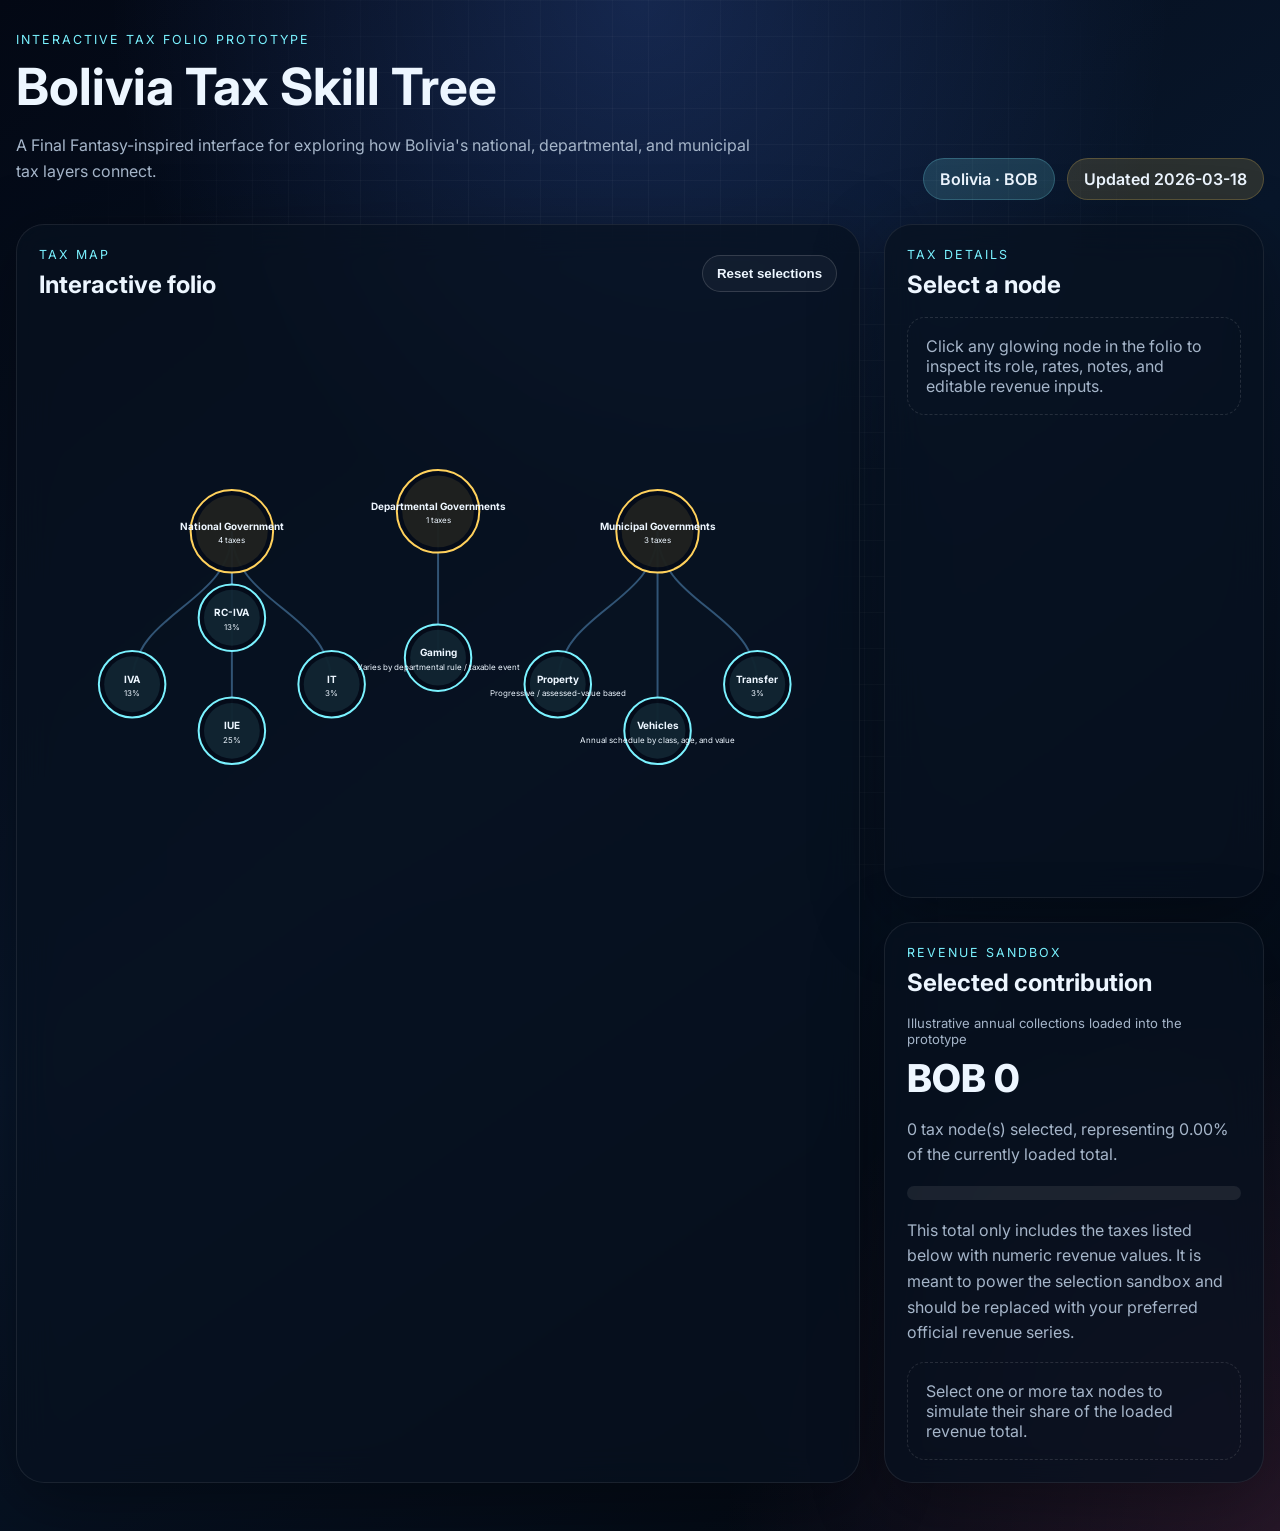
==== index.html @ 2b7da244 "Create Bolivia tax folio prototype" ====
<!DOCTYPE html>
<html lang="en">
  <head>
    <meta charset="UTF-8" />
    <meta name="viewport" content="width=device-width, initial-scale=1.0" />
    <title>Tax Folios | Bolivia</title>
    <link rel="preconnect" href="https://fonts.googleapis.com" />
    <link rel="preconnect" href="https://fonts.gstatic.com" crossorigin />
    <link
      href="https://fonts.googleapis.com/css2?family=Inter:wght@400;500;600;700;800&display=swap"
      rel="stylesheet"
    />
    <link rel="stylesheet" href="styles.css" />
  </head>
  <body>
    <div class="app-shell">
      <header class="hero">
        <div>
          <p class="eyebrow">Interactive tax folio prototype</p>
          <h1>Bolivia Tax Skill Tree</h1>
          <p class="hero-copy">
            A Final Fantasy-inspired interface for exploring how Bolivia's national,
            departmental, and municipal tax layers connect.
          </p>
        </div>
        <div class="hero-meta">
          <span id="country-pill" class="pill"></span>
          <span id="updated-pill" class="pill pill-secondary"></span>
        </div>
      </header>

      <main class="layout-grid">
        <section class="tree-panel glass-card">
          <div class="panel-header">
            <div>
              <p class="section-kicker">Tax map</p>
              <h2>Interactive folio</h2>
            </div>
            <button id="reset-button" class="ghost-button">Reset selections</button>
          </div>
          <svg id="tree-canvas" viewBox="0 0 1200 760" aria-labelledby="tree-title" role="img">
            <title id="tree-title">Bolivia tax skill tree</title>
            <defs>
              <filter id="glow">
                <feGaussianBlur stdDeviation="4" result="coloredBlur"></feGaussianBlur>
                <feMerge>
                  <feMergeNode in="coloredBlur"></feMergeNode>
                  <feMergeNode in="SourceGraphic"></feMergeNode>
                </feMerge>
              </filter>
            </defs>
          </svg>
        </section>

        <aside class="sidebar-stack">
          <section class="detail-panel glass-card">
            <div class="panel-header compact">
              <div>
                <p class="section-kicker">Tax details</p>
                <h2 id="detail-title">Select a node</h2>
              </div>
            </div>
            <div id="detail-content" class="detail-content"></div>
          </section>

          <section class="summary-panel glass-card">
            <div class="panel-header compact">
              <div>
                <p class="section-kicker">Revenue sandbox</p>
                <h2>Selected contribution</h2>
              </div>
            </div>
            <div id="summary-content" class="summary-content"></div>
          </section>
        </aside>
      </main>
    </div>

    <script type="module" src="app.js"></script>
  </body>
</html>
---- styles.css ----
:root {
  --bg: #07111f;
  --bg-accent: #0f2038;
  --panel: rgba(7, 17, 31, 0.72);
  --panel-strong: rgba(11, 26, 46, 0.92);
  --line: rgba(120, 194, 255, 0.38);
  --line-active: rgba(120, 194, 255, 0.95);
  --text: #edf6ff;
  --muted: #a5b5c9;
  --gold: #ffd15c;
  --cyan: #7af2ff;
  --blue: #4f82ff;
  --pink: #ff7ac8;
  --success: #68f3a7;
  --shadow: 0 18px 70px rgba(0, 0, 0, 0.35);
}

* {
  box-sizing: border-box;
}

body {
  margin: 0;
  min-height: 100vh;
  font-family: 'Inter', sans-serif;
  color: var(--text);
  background:
    radial-gradient(circle at top, rgba(79, 130, 255, 0.22), transparent 32%),
    radial-gradient(circle at bottom right, rgba(255, 122, 200, 0.14), transparent 28%),
    linear-gradient(145deg, #030814 0%, #08162a 45%, #02060d 100%);
}

body::before {
  content: '';
  position: fixed;
  inset: 0;
  pointer-events: none;
  background-image: linear-gradient(rgba(255,255,255,0.03) 1px, transparent 1px),
    linear-gradient(90deg, rgba(255,255,255,0.03) 1px, transparent 1px);
  background-size: 36px 36px;
  mask-image: radial-gradient(circle at center, black 50%, transparent 85%);
}

.app-shell {
  width: min(1440px, calc(100vw - 32px));
  margin: 0 auto;
  padding: 32px 0 48px;
}

.hero,
.layout-grid {
  position: relative;
  z-index: 1;
}

.hero {
  display: flex;
  justify-content: space-between;
  gap: 24px;
  align-items: flex-end;
  margin-bottom: 24px;
}

.eyebrow,
.section-kicker {
  margin: 0 0 8px;
  text-transform: uppercase;
  letter-spacing: 0.16em;
  font-size: 0.78rem;
  color: var(--cyan);
}

.hero h1,
.panel-header h2 {
  margin: 0;
}

.hero h1 {
  font-size: clamp(2rem, 4vw, 3.7rem);
}

.hero-copy {
  max-width: 760px;
  color: var(--muted);
  line-height: 1.6;
}

.hero-meta {
  display: flex;
  gap: 12px;
  flex-wrap: wrap;
}

.pill {
  padding: 10px 16px;
  border-radius: 999px;
  background: rgba(122, 242, 255, 0.16);
  border: 1px solid rgba(122, 242, 255, 0.22);
  font-weight: 600;
}

.pill-secondary {
  background: rgba(255, 209, 92, 0.14);
  border-color: rgba(255, 209, 92, 0.22);
}

.layout-grid {
  display: grid;
  grid-template-columns: minmax(0, 2fr) minmax(320px, 0.9fr);
  gap: 24px;
}

.glass-card {
  background: var(--panel);
  border: 1px solid rgba(255,255,255,0.08);
  border-radius: 28px;
  box-shadow: var(--shadow);
  backdrop-filter: blur(18px);
}

.tree-panel,
.sidebar-stack {
  min-height: 760px;
}

.tree-panel {
  padding: 22px;
}

.sidebar-stack {
  display: grid;
  gap: 24px;
  grid-template-rows: 1.2fr 0.8fr;
}

.detail-panel,
.summary-panel {
  padding: 22px;
}

.panel-header {
  display: flex;
  justify-content: space-between;
  align-items: center;
  margin-bottom: 12px;
}

.panel-header.compact {
  margin-bottom: 18px;
}

.ghost-button {
  appearance: none;
  border: 1px solid rgba(255,255,255,0.14);
  color: var(--text);
  background: rgba(255,255,255,0.04);
  border-radius: 999px;
  padding: 10px 14px;
  font-weight: 600;
  cursor: pointer;
}

.ghost-button:hover {
  border-color: rgba(122, 242, 255, 0.36);
}

#tree-canvas {
  width: 100%;
  height: 680px;
  overflow: visible;
}

.link-line {
  fill: none;
  stroke: var(--line);
  stroke-width: 3;
}

.link-line.active {
  stroke: var(--line-active);
  filter: url(#glow);
}

.node {
  cursor: pointer;
}

.node-ring {
  fill: rgba(5, 12, 26, 0.96);
  stroke-width: 3;
}

.node-core {
  fill: rgba(255,255,255,0.08);
}

.node text {
  fill: var(--text);
  text-anchor: middle;
}

.node-label {
  font-weight: 700;
  font-size: 15px;
}

.node-value {
  fill: var(--muted);
  font-size: 12px;
}

.node.group .node-ring {
  stroke: var(--gold);
}

.node.group .node-core {
  fill: rgba(255, 209, 92, 0.1);
}

.node.tax .node-ring {
  stroke: var(--cyan);
}

.node.tax .node-core {
  fill: rgba(122, 242, 255, 0.1);
}

.node.active .node-ring,
.node.selected .node-ring {
  stroke: #fff;
  filter: url(#glow);
}

.node.selected .node-core {
  fill: rgba(104, 243, 167, 0.18);
}

.meta-grid,
.stat-grid,
.source-list {
  display: grid;
  gap: 12px;
}

.meta-grid {
  grid-template-columns: repeat(2, minmax(0, 1fr));
  margin-bottom: 18px;
}

.meta-card,
.stat-card,
.source-item,
.selection-item {
  background: var(--panel-strong);
  border: 1px solid rgba(255,255,255,0.08);
  border-radius: 18px;
  padding: 14px;
}

.meta-card span,
.stat-card span,
.muted-label {
  display: block;
  color: var(--muted);
  font-size: 0.82rem;
  margin-bottom: 6px;
}

.detail-copy,
.source-item,
.summary-copy {
  color: var(--muted);
  line-height: 1.6;
}

.detail-content h3,
.summary-content h3 {
  margin: 0 0 6px;
}

.stat-grid {
  grid-template-columns: repeat(2, minmax(0, 1fr));
  margin: 18px 0;
}

.check-row {
  display: inline-flex;
  align-items: center;
  gap: 10px;
  margin: 8px 0 18px;
  font-weight: 600;
}

.check-row input {
  width: 18px;
  height: 18px;
  accent-color: var(--success);
}

.progress-shell {
  margin: 18px 0;
  border-radius: 999px;
  overflow: hidden;
  background: rgba(255,255,255,0.08);
  height: 14px;
}

.progress-bar {
  height: 100%;
  background: linear-gradient(90deg, var(--success), var(--cyan));
}

.legend {
  display: flex;
  gap: 14px;
  flex-wrap: wrap;
  color: var(--muted);
  font-size: 0.85rem;
  margin-top: 12px;
}

.legend-dot {
  display: inline-block;
  width: 11px;
  height: 11px;
  border-radius: 50%;
  margin-right: 8px;
  vertical-align: middle;
}

.summary-total {
  font-size: 2.4rem;
  font-weight: 800;
  margin: 8px 0;
}

.selection-list {
  display: grid;
  gap: 12px;
  margin-top: 16px;
}

.empty-state {
  color: var(--muted);
  border: 1px dashed rgba(255,255,255,0.12);
  border-radius: 18px;
  padding: 18px;
}

@media (max-width: 1120px) {
  .layout-grid {
    grid-template-columns: 1fr;
  }

  .sidebar-stack,
  .tree-panel {
    min-height: auto;
  }
}

@media (max-width: 720px) {
  .app-shell {
    width: min(100vw - 20px, 1440px);
    padding-top: 20px;
  }

  .hero {
    flex-direction: column;
    align-items: flex-start;
  }

  .meta-grid,
  .stat-grid {
    grid-template-columns: 1fr;
  }

  #tree-canvas {
    height: 560px;
  }
}
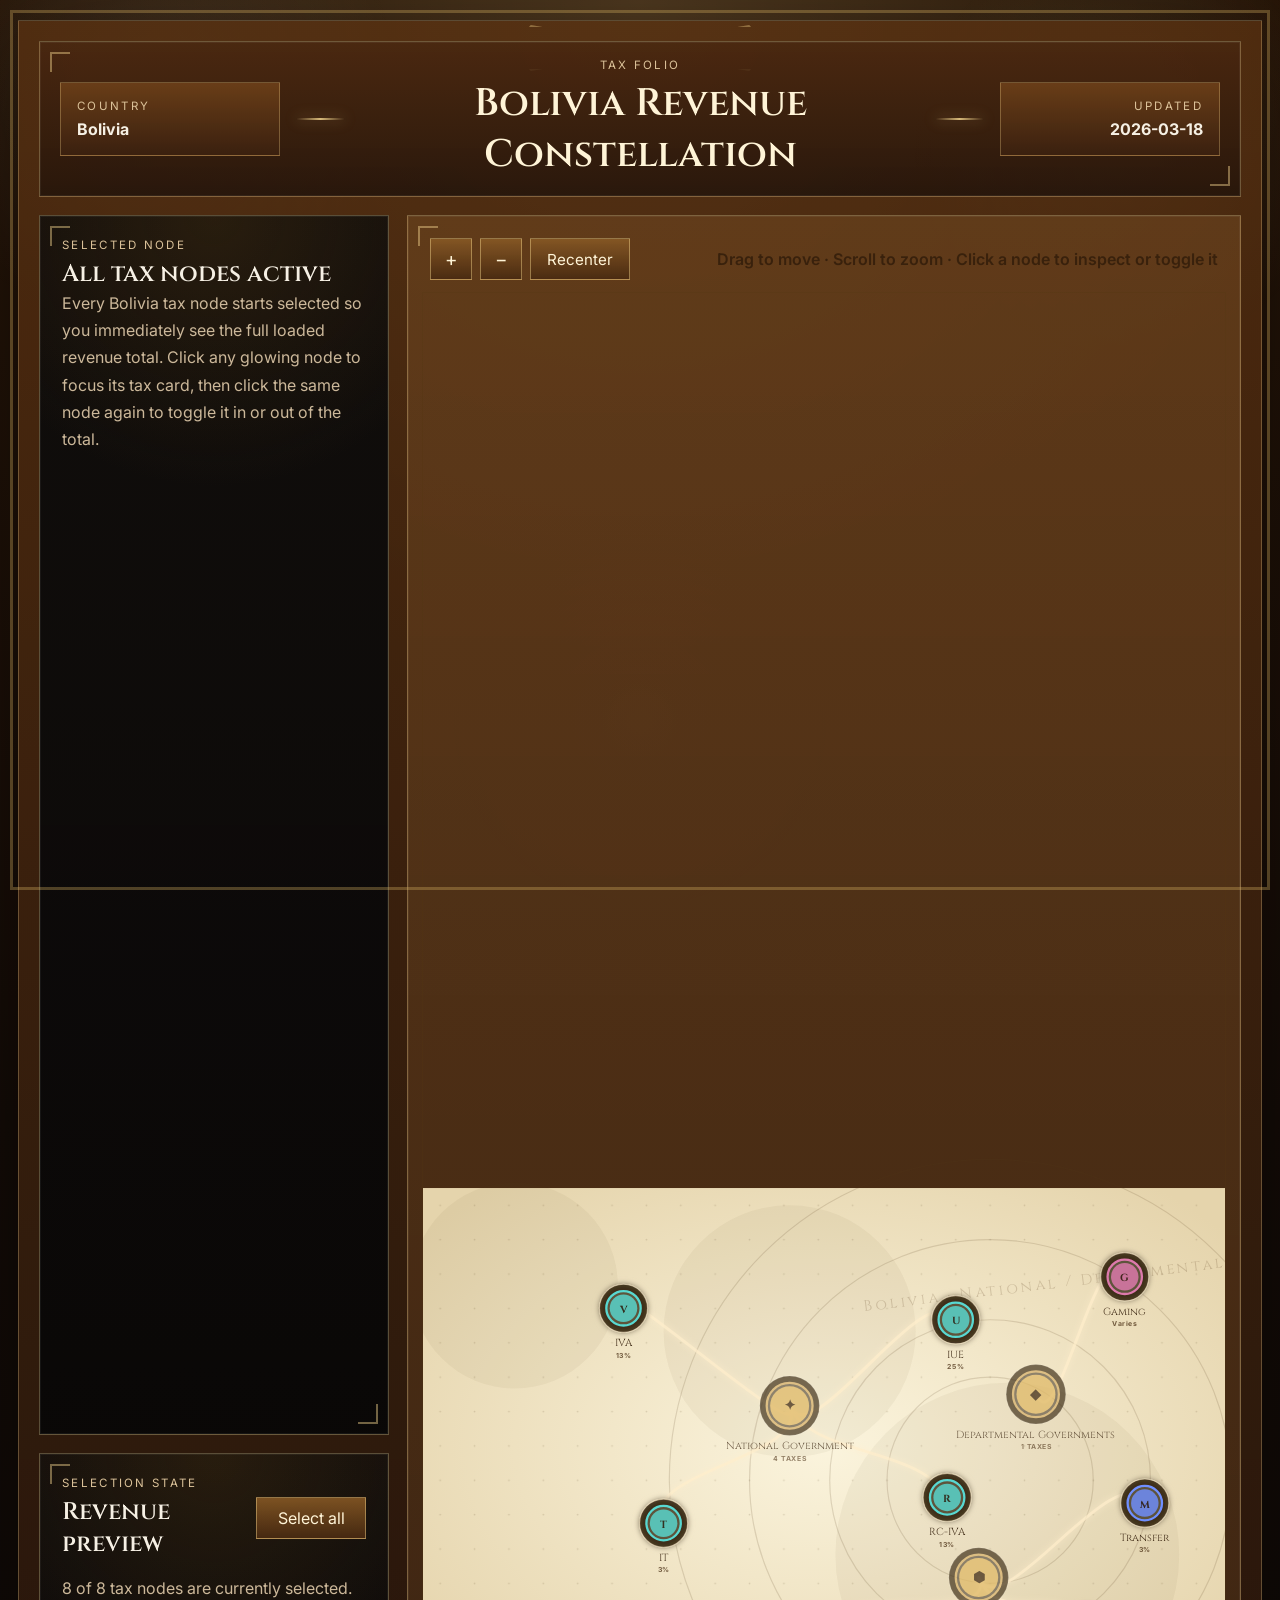
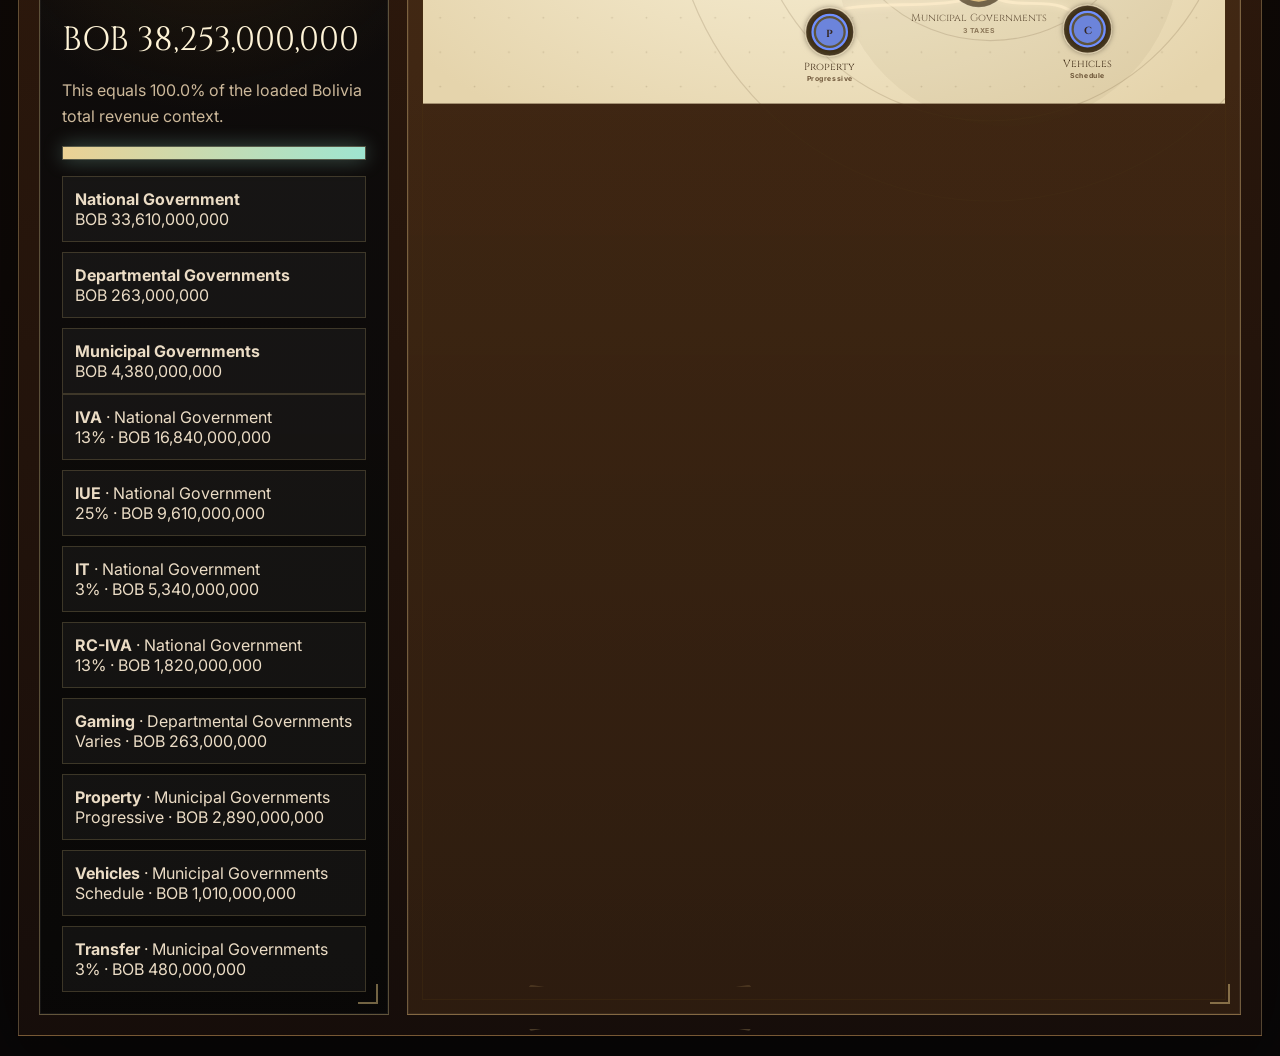
==== commit 7fd8ced4: "Redesign Bolivia folio with pan and zoom" ====
--- a/index.html
+++ b/index.html
@@ -3,76 +3,97 @@
   <head>
     <meta charset="UTF-8" />
     <meta name="viewport" content="width=device-width, initial-scale=1.0" />
-    <title>Tax Folios | Bolivia</title>
+    <title>Bolivia Tax Folio</title>
     <link rel="preconnect" href="https://fonts.googleapis.com" />
     <link rel="preconnect" href="https://fonts.gstatic.com" crossorigin />
     <link
-      href="https://fonts.googleapis.com/css2?family=Inter:wght@400;500;600;700;800&display=swap"
+      href="https://fonts.googleapis.com/css2?family=Cinzel:wght@500;600;700&family=Inter:wght@400;500;600;700&display=swap"
       rel="stylesheet"
     />
     <link rel="stylesheet" href="styles.css" />
   </head>
   <body>
-    <div class="app-shell">
-      <header class="hero">
-        <div>
-          <p class="eyebrow">Interactive tax folio prototype</p>
-          <h1>Bolivia Tax Skill Tree</h1>
-          <p class="hero-copy">
-            A Final Fantasy-inspired interface for exploring how Bolivia's national,
-            departmental, and municipal tax layers connect.
-          </p>
+    <div class="folio-shell">
+      <div class="ornament ornament-top"></div>
+      <div class="ornament ornament-bottom"></div>
+
+      <header class="top-bar frame-panel">
+        <div class="status-chip">
+          <span class="chip-label">Country</span>
+          <strong id="country-pill">Bolivia</strong>
         </div>
-        <div class="hero-meta">
-          <span id="country-pill" class="pill"></span>
-          <span id="updated-pill" class="pill pill-secondary"></span>
+
+        <div class="title-crest">
+          <span class="crest-side"></span>
+          <div>
+            <p class="section-kicker">Tax folio</p>
+            <h1>Bolivia Revenue Constellation</h1>
+          </div>
+          <span class="crest-side"></span>
+        </div>
+
+        <div class="status-chip status-chip-right">
+          <span class="chip-label">Updated</span>
+          <strong id="updated-pill"></strong>
         </div>
       </header>
 
-      <main class="layout-grid">
-        <section class="tree-panel glass-card">
-          <div class="panel-header">
-            <div>
-              <p class="section-kicker">Tax map</p>
-              <h2>Interactive folio</h2>
-            </div>
-            <button id="reset-button" class="ghost-button">Reset selections</button>
-          </div>
-          <svg id="tree-canvas" viewBox="0 0 1200 760" aria-labelledby="tree-title" role="img">
-            <title id="tree-title">Bolivia tax skill tree</title>
-            <defs>
-              <filter id="glow">
-                <feGaussianBlur stdDeviation="4" result="coloredBlur"></feGaussianBlur>
-                <feMerge>
-                  <feMergeNode in="coloredBlur"></feMergeNode>
-                  <feMergeNode in="SourceGraphic"></feMergeNode>
-                </feMerge>
-              </filter>
-            </defs>
-          </svg>
-        </section>
-
-        <aside class="sidebar-stack">
-          <section class="detail-panel glass-card">
-            <div class="panel-header compact">
-              <div>
-                <p class="section-kicker">Tax details</p>
-                <h2 id="detail-title">Select a node</h2>
-              </div>
-            </div>
+      <main class="folio-grid">
+        <aside class="side-column">
+          <section class="info-panel frame-panel dark-panel">
+            <p class="section-kicker">Selected node</p>
+            <h2 id="detail-title">All tax nodes active</h2>
             <div id="detail-content" class="detail-content"></div>
           </section>
 
-          <section class="summary-panel glass-card">
-            <div class="panel-header compact">
+          <section class="summary-panel frame-panel dark-panel">
+            <div class="summary-head">
               <div>
-                <p class="section-kicker">Revenue sandbox</p>
-                <h2>Selected contribution</h2>
+                <p class="section-kicker">Selection state</p>
+                <h2>Revenue preview</h2>
               </div>
+              <button id="reset-button" class="ornate-button">Select all</button>
             </div>
             <div id="summary-content" class="summary-content"></div>
           </section>
         </aside>
+
+        <section class="canvas-panel frame-panel parchment-panel">
+          <div class="canvas-toolbar">
+            <div class="toolbar-group">
+              <button data-zoom="in" class="toolbar-button" aria-label="Zoom in">+</button>
+              <button data-zoom="out" class="toolbar-button" aria-label="Zoom out">−</button>
+              <button id="recenter-button" class="toolbar-button wide">Recenter</button>
+            </div>
+            <p class="toolbar-hint">Drag to move · Scroll to zoom · Click a node to inspect or toggle it</p>
+          </div>
+
+          <div id="canvas-viewport" class="canvas-viewport" aria-label="Interactive Bolivia tax skill tree">
+            <svg id="tree-canvas" viewBox="0 0 1400 900" role="img" aria-labelledby="tree-title">
+              <title id="tree-title">Bolivia interactive tax folio</title>
+              <defs>
+                <filter id="soft-glow" x="-50%" y="-50%" width="200%" height="200%">
+                  <feGaussianBlur stdDeviation="6" result="blur"></feGaussianBlur>
+                  <feMerge>
+                    <feMergeNode in="blur"></feMergeNode>
+                    <feMergeNode in="SourceGraphic"></feMergeNode>
+                  </feMerge>
+                </filter>
+                <radialGradient id="parchment-light" cx="50%" cy="50%" r="65%">
+                  <stop offset="0%" stop-color="#fbf4dd"></stop>
+                  <stop offset="100%" stop-color="#e5d4ac"></stop>
+                </radialGradient>
+                <pattern id="dot-grid" width="60" height="60" patternUnits="userSpaceOnUse">
+                  <circle cx="30" cy="30" r="1.5" fill="rgba(74, 47, 17, 0.16)"></circle>
+                </pattern>
+              </defs>
+              <rect x="0" y="0" width="1400" height="900" fill="url(#parchment-light)"></rect>
+              <rect x="0" y="0" width="1400" height="900" fill="url(#dot-grid)"></rect>
+              <g id="tree-backdrop"></g>
+              <g id="tree-stage"></g>
+            </svg>
+          </div>
+        </section>
       </main>
     </div>
 
--- a/styles.css
+++ b/styles.css
@@ -1,380 +1,499 @@
 :root {
-  --bg: #07111f;
-  --bg-accent: #0f2038;
-  --panel: rgba(7, 17, 31, 0.72);
-  --panel-strong: rgba(11, 26, 46, 0.92);
-  --line: rgba(120, 194, 255, 0.38);
-  --line-active: rgba(120, 194, 255, 0.95);
-  --text: #edf6ff;
-  --muted: #a5b5c9;
-  --gold: #ffd15c;
-  --cyan: #7af2ff;
-  --blue: #4f82ff;
-  --pink: #ff7ac8;
-  --success: #68f3a7;
-  --shadow: 0 18px 70px rgba(0, 0, 0, 0.35);
+  --ink: #20150b;
+  --ink-soft: #594125;
+  --gold: #b98a37;
+  --gold-bright: #f3d58d;
+  --bronze: #6b3f18;
+  --parchment: #efe4c5;
+  --parchment-deep: #dac08a;
+  --dark-panel: rgba(12, 10, 9, 0.9);
+  --dark-panel-edge: rgba(214, 171, 88, 0.3);
+  --teal: #4fd4cc;
+  --blue: #638cff;
+  --emerald: #75d285;
+  --rose: #d96ea5;
+  --shadow: 0 30px 90px rgba(0, 0, 0, 0.4);
 }
 
 * {
   box-sizing: border-box;
 }
 
+html,
 body {
   margin: 0;
-  min-height: 100vh;
+  min-height: 100%;
+}
+
+body {
   font-family: 'Inter', sans-serif;
-  color: var(--text);
+  color: #f6f0e4;
   background:
-    radial-gradient(circle at top, rgba(79, 130, 255, 0.22), transparent 32%),
-    radial-gradient(circle at bottom right, rgba(255, 122, 200, 0.14), transparent 28%),
-    linear-gradient(145deg, #030814 0%, #08162a 45%, #02060d 100%);
-}
-
-body::before {
+    radial-gradient(circle at top, rgba(255, 214, 133, 0.18), transparent 24%),
+    linear-gradient(180deg, #261508 0%, #130b07 42%, #090707 100%);
+}
+
+body::before,
+body::after {
   content: '';
   position: fixed;
   inset: 0;
   pointer-events: none;
-  background-image: linear-gradient(rgba(255,255,255,0.03) 1px, transparent 1px),
-    linear-gradient(90deg, rgba(255,255,255,0.03) 1px, transparent 1px);
-  background-size: 36px 36px;
-  mask-image: radial-gradient(circle at center, black 50%, transparent 85%);
-}
-
-.app-shell {
-  width: min(1440px, calc(100vw - 32px));
-  margin: 0 auto;
-  padding: 32px 0 48px;
-}
-
-.hero,
-.layout-grid {
+}
+
+body::before {
+  background:
+    radial-gradient(circle at 12% 10%, rgba(255, 244, 214, 0.08), transparent 18%),
+    radial-gradient(circle at 88% 16%, rgba(255, 224, 162, 0.08), transparent 16%),
+    radial-gradient(circle at 50% 80%, rgba(255, 214, 133, 0.06), transparent 20%);
+}
+
+body::after {
+  border: 3px solid rgba(215, 176, 97, 0.34);
+  inset: 10px;
+}
+
+button {
+  font: inherit;
+}
+
+.folio-shell {
   position: relative;
-  z-index: 1;
-}
-
-.hero {
-  display: flex;
-  justify-content: space-between;
-  gap: 24px;
-  align-items: flex-end;
-  margin-bottom: 24px;
-}
-
-.eyebrow,
+  width: min(1500px, calc(100vw - 36px));
+  margin: 20px auto;
+  padding: 20px;
+  border: 1px solid rgba(244, 214, 151, 0.28);
+  background: linear-gradient(180deg, rgba(89, 49, 17, 0.78), rgba(26, 15, 11, 0.82));
+  box-shadow: var(--shadow);
+  overflow: hidden;
+}
+
+.ornament {
+  position: absolute;
+  left: 50%;
+  width: 260px;
+  height: 46px;
+  transform: translateX(-50%);
+  opacity: 0.65;
+  pointer-events: none;
+}
+
+.ornament::before,
+.ornament::after {
+  content: '';
+  position: absolute;
+  inset: 0;
+  border-top: 2px solid rgba(243, 213, 141, 0.35);
+  border-bottom: 2px solid rgba(243, 213, 141, 0.2);
+  clip-path: polygon(0 50%, 8% 0, 50% 40%, 92% 0, 100% 50%, 92% 100%, 50% 60%, 8% 100%);
+}
+
+.ornament-top { top: 4px; }
+.ornament-bottom { bottom: 4px; }
+
+.frame-panel {
+  position: relative;
+  border: 1px solid rgba(244, 214, 151, 0.34);
+  background: linear-gradient(180deg, rgba(72, 38, 16, 0.75), rgba(31, 18, 10, 0.78));
+  box-shadow: inset 0 0 0 1px rgba(255,255,255,0.05);
+}
+
+.frame-panel::before,
+.frame-panel::after {
+  content: '';
+  position: absolute;
+  width: 18px;
+  height: 18px;
+  border: 2px solid rgba(243, 213, 141, 0.45);
+}
+
+.frame-panel::before {
+  top: 10px;
+  left: 10px;
+  border-right: 0;
+  border-bottom: 0;
+}
+
+.frame-panel::after {
+  right: 10px;
+  bottom: 10px;
+  border-left: 0;
+  border-top: 0;
+}
+
+.top-bar {
+  display: grid;
+  grid-template-columns: 220px minmax(0, 1fr) 220px;
+  align-items: center;
+  gap: 16px;
+  padding: 16px 20px;
+  margin-bottom: 18px;
+}
+
+.status-chip {
+  min-height: 74px;
+  padding: 14px 16px;
+  border: 1px solid rgba(243, 213, 141, 0.3);
+  background: linear-gradient(180deg, rgba(114, 67, 26, 0.82), rgba(60, 33, 15, 0.86));
+  display: flex;
+  flex-direction: column;
+  justify-content: center;
+}
+
+.status-chip-right {
+  text-align: right;
+}
+
+.chip-label,
 .section-kicker {
-  margin: 0 0 8px;
+  margin: 0 0 6px;
   text-transform: uppercase;
-  letter-spacing: 0.16em;
-  font-size: 0.78rem;
-  color: var(--cyan);
-}
-
-.hero h1,
-.panel-header h2 {
+  letter-spacing: 0.2em;
+  font-size: 0.72rem;
+  color: #dcc39a;
+}
+
+.title-crest {
+  display: flex;
+  align-items: center;
+  gap: 18px;
+  justify-content: center;
+  text-align: center;
+}
+
+.crest-side {
+  width: 58px;
+  height: 2px;
+  background: linear-gradient(90deg, transparent, rgba(243, 213, 141, 0.85), transparent);
+  box-shadow: 0 0 14px rgba(243, 213, 141, 0.4);
+}
+
+h1,
+h2,
+h3 {
+  font-family: 'Cinzel', serif;
   margin: 0;
-}
-
-.hero h1 {
-  font-size: clamp(2rem, 4vw, 3.7rem);
-}
-
-.hero-copy {
-  max-width: 760px;
-  color: var(--muted);
-  line-height: 1.6;
-}
-
-.hero-meta {
-  display: flex;
-  gap: 12px;
-  flex-wrap: wrap;
-}
-
-.pill {
-  padding: 10px 16px;
-  border-radius: 999px;
-  background: rgba(122, 242, 255, 0.16);
-  border: 1px solid rgba(122, 242, 255, 0.22);
   font-weight: 600;
 }
 
-.pill-secondary {
-  background: rgba(255, 209, 92, 0.14);
-  border-color: rgba(255, 209, 92, 0.22);
-}
-
-.layout-grid {
+h1 {
+  font-size: clamp(1.6rem, 3vw, 2.4rem);
+  color: #fff4d7;
+}
+
+.folio-grid {
   display: grid;
-  grid-template-columns: minmax(0, 2fr) minmax(320px, 0.9fr);
-  gap: 24px;
-}
-
-.glass-card {
-  background: var(--panel);
-  border: 1px solid rgba(255,255,255,0.08);
-  border-radius: 28px;
-  box-shadow: var(--shadow);
-  backdrop-filter: blur(18px);
-}
-
-.tree-panel,
-.sidebar-stack {
-  min-height: 760px;
-}
-
-.tree-panel {
-  padding: 22px;
-}
-
-.sidebar-stack {
+  grid-template-columns: 350px minmax(0, 1fr);
+  gap: 18px;
+  min-height: calc(100vh - 180px);
+}
+
+.side-column {
   display: grid;
-  gap: 24px;
-  grid-template-rows: 1.2fr 0.8fr;
-}
-
-.detail-panel,
+  gap: 18px;
+  grid-template-rows: 1.05fr 0.95fr;
+}
+
+.dark-panel {
+  background:
+    radial-gradient(circle at top, rgba(82, 57, 19, 0.36), transparent 22%),
+    linear-gradient(180deg, rgba(14, 12, 11, 0.94), rgba(8, 7, 7, 0.96));
+}
+
+.info-panel,
 .summary-panel {
   padding: 22px;
 }
 
-.panel-header {
+.detail-content,
+.summary-content {
+  color: #ebdcc5;
+}
+
+.info-core {
+  display: grid;
+  gap: 14px;
+}
+
+.info-card {
+  border: 1px solid var(--dark-panel-edge);
+  background: linear-gradient(180deg, rgba(40, 28, 20, 0.78), rgba(18, 14, 12, 0.85));
+  padding: 14px;
+}
+
+.info-card span {
+  display: block;
+  margin-bottom: 6px;
+  color: #bfa98c;
+  font-size: 0.82rem;
+}
+
+.info-empty {
+  color: #ccb89a;
+  line-height: 1.7;
+}
+
+.summary-head {
+  display: flex;
+  justify-content: space-between;
+  gap: 12px;
+  align-items: center;
+  margin-bottom: 14px;
+}
+
+.ornate-button,
+.toolbar-button {
+  appearance: none;
+  border: 1px solid rgba(243, 213, 141, 0.45);
+  color: #fff4d7;
+  background: linear-gradient(180deg, rgba(137, 90, 37, 0.88), rgba(73, 42, 17, 0.92));
+  cursor: pointer;
+}
+
+.ornate-button {
+  padding: 10px 14px;
+  min-width: 110px;
+}
+
+.summary-total {
+  margin: 8px 0 6px;
+  font-family: 'Cinzel', serif;
+  font-size: 2.1rem;
+  color: #fff4d7;
+}
+
+.summary-copy {
+  color: #ccb89a;
+  line-height: 1.6;
+}
+
+.progress-shell {
+  height: 14px;
+  margin: 16px 0;
+  background: rgba(255,255,255,0.08);
+  border: 1px solid rgba(243, 213, 141, 0.2);
+}
+
+.progress-bar {
+  height: 100%;
+  background: linear-gradient(90deg, #ebd194, #9fe5d0);
+  box-shadow: 0 0 20px rgba(159, 229, 208, 0.4);
+}
+
+.branch-breakdown,
+.selection-list {
+  display: grid;
+  gap: 10px;
+}
+
+.branch-item,
+.selection-item {
+  padding: 12px;
+  border: 1px solid rgba(243, 213, 141, 0.18);
+  background: rgba(255,255,255,0.04);
+}
+
+.canvas-panel {
+  display: flex;
+  flex-direction: column;
+  min-height: 760px;
+}
+
+.parchment-panel {
+  background:
+    linear-gradient(180deg, rgba(110, 70, 32, 0.6), rgba(56, 35, 18, 0.68));
+  padding: 14px;
+}
+
+.canvas-toolbar {
   display: flex;
   justify-content: space-between;
   align-items: center;
-  margin-bottom: 12px;
-}
-
-.panel-header.compact {
-  margin-bottom: 18px;
-}
-
-.ghost-button {
-  appearance: none;
-  border: 1px solid rgba(255,255,255,0.14);
-  color: var(--text);
-  background: rgba(255,255,255,0.04);
-  border-radius: 999px;
-  padding: 10px 14px;
+  gap: 12px;
+  padding: 8px 8px 12px;
+  color: var(--ink);
+}
+
+.toolbar-group {
+  display: flex;
+  gap: 8px;
+}
+
+.toolbar-button {
+  width: 42px;
+  height: 42px;
+  font-size: 1.2rem;
+}
+
+.toolbar-button.wide {
+  width: auto;
+  padding: 0 16px;
+  font-size: 0.95rem;
+}
+
+.toolbar-hint {
+  margin: 0;
+  color: rgba(50, 29, 11, 0.85);
   font-weight: 600;
-  cursor: pointer;
-}
-
-.ghost-button:hover {
-  border-color: rgba(122, 242, 255, 0.36);
+}
+
+.canvas-viewport {
+  position: relative;
+  flex: 1;
+  overflow: hidden;
+  min-height: 710px;
+  border: 1px solid rgba(82, 57, 19, 0.26);
+  cursor: grab;
+}
+
+.canvas-viewport.dragging {
+  cursor: grabbing;
 }
 
 #tree-canvas {
   width: 100%;
-  height: 680px;
-  overflow: visible;
+  height: 100%;
+  display: block;
+}
+
+.backdrop-ring {
+  fill: none;
+  stroke: rgba(84, 57, 25, 0.16);
+  stroke-width: 2;
+}
+
+.backdrop-script {
+  fill: rgba(84, 57, 25, 0.2);
+  font-size: 26px;
+  font-family: 'Cinzel', serif;
+  letter-spacing: 0.18em;
 }
 
 .link-line {
   fill: none;
-  stroke: var(--line);
-  stroke-width: 3;
-}
-
-.link-line.active {
-  stroke: var(--line-active);
-  filter: url(#glow);
+  stroke: rgba(255, 238, 204, 0.7);
+  stroke-width: 5;
+  stroke-linecap: round;
+  filter: url(#soft-glow);
+}
+
+.link-line.muted {
+  opacity: 0.3;
 }
 
 .node {
   cursor: pointer;
 }
 
+.node-core,
+.node-ring,
+.node-plate,
+.node-glyph {
+  pointer-events: none;
+}
+
+.node-plate {
+  fill: rgba(58, 41, 19, 0.88);
+  stroke: rgba(255,255,255,0.14);
+  stroke-width: 2;
+}
+
 .node-ring {
-  fill: rgba(5, 12, 26, 0.96);
-  stroke-width: 3;
+  fill: rgba(255,255,255,0.18);
+  stroke-width: 4;
 }
 
 .node-core {
-  fill: rgba(255,255,255,0.08);
-}
-
-.node text {
-  fill: var(--text);
+  fill: rgba(255, 245, 226, 0.88);
+}
+
+.node-glyph {
+  fill: rgba(45, 27, 11, 0.88);
+  font-family: 'Cinzel', serif;
+  font-weight: 700;
   text-anchor: middle;
 }
 
 .node-label {
+  fill: rgba(56, 35, 16, 0.9);
+  text-anchor: middle;
+  font-family: 'Cinzel', serif;
+  font-size: 18px;
+}
+
+.node-sub {
+  fill: rgba(72, 46, 19, 0.75);
+  text-anchor: middle;
+  font-size: 12px;
   font-weight: 700;
-  font-size: 15px;
-}
-
-.node-value {
-  fill: var(--muted);
-  font-size: 12px;
-}
-
-.node.group .node-ring {
-  stroke: var(--gold);
-}
-
-.node.group .node-core {
-  fill: rgba(255, 209, 92, 0.1);
-}
-
-.node.tax .node-ring {
-  stroke: var(--cyan);
-}
-
-.node.tax .node-core {
-  fill: rgba(122, 242, 255, 0.1);
-}
-
-.node.active .node-ring,
-.node.selected .node-ring {
-  stroke: #fff;
-  filter: url(#glow);
-}
-
-.node.selected .node-core {
-  fill: rgba(104, 243, 167, 0.18);
-}
-
-.meta-grid,
-.stat-grid,
-.source-list {
-  display: grid;
-  gap: 12px;
-}
-
-.meta-grid {
-  grid-template-columns: repeat(2, minmax(0, 1fr));
-  margin-bottom: 18px;
-}
-
-.meta-card,
-.stat-card,
-.source-item,
-.selection-item {
-  background: var(--panel-strong);
-  border: 1px solid rgba(255,255,255,0.08);
-  border-radius: 18px;
-  padding: 14px;
-}
-
-.meta-card span,
-.stat-card span,
-.muted-label {
-  display: block;
-  color: var(--muted);
-  font-size: 0.82rem;
-  margin-bottom: 6px;
-}
-
-.detail-copy,
-.source-item,
-.summary-copy {
-  color: var(--muted);
-  line-height: 1.6;
-}
-
-.detail-content h3,
-.summary-content h3 {
-  margin: 0 0 6px;
-}
-
-.stat-grid {
-  grid-template-columns: repeat(2, minmax(0, 1fr));
-  margin: 18px 0;
-}
-
-.check-row {
-  display: inline-flex;
-  align-items: center;
-  gap: 10px;
-  margin: 8px 0 18px;
-  font-weight: 600;
-}
-
-.check-row input {
-  width: 18px;
-  height: 18px;
-  accent-color: var(--success);
-}
-
-.progress-shell {
-  margin: 18px 0;
-  border-radius: 999px;
-  overflow: hidden;
-  background: rgba(255,255,255,0.08);
-  height: 14px;
-}
-
-.progress-bar {
-  height: 100%;
-  background: linear-gradient(90deg, var(--success), var(--cyan));
-}
-
-.legend {
-  display: flex;
-  gap: 14px;
-  flex-wrap: wrap;
-  color: var(--muted);
-  font-size: 0.85rem;
-  margin-top: 12px;
-}
-
-.legend-dot {
-  display: inline-block;
-  width: 11px;
-  height: 11px;
-  border-radius: 50%;
-  margin-right: 8px;
-  vertical-align: middle;
-}
-
-.summary-total {
-  font-size: 2.4rem;
-  font-weight: 800;
-  margin: 8px 0;
-}
-
-.selection-list {
-  display: grid;
-  gap: 12px;
-  margin-top: 16px;
-}
-
-.empty-state {
-  color: var(--muted);
-  border: 1px dashed rgba(255,255,255,0.12);
-  border-radius: 18px;
-  padding: 18px;
-}
-
-@media (max-width: 1120px) {
-  .layout-grid {
+  letter-spacing: 0.08em;
+}
+
+.node.group .node-ring { stroke: #d7b36f; }
+.node.group .node-core { fill: rgba(255, 211, 113, 0.78); }
+
+.node.tax[data-branch='national'] .node-ring { stroke: #58d8d1; }
+.node.tax[data-branch='national'] .node-core { fill: rgba(88, 216, 209, 0.82); }
+
+.node.tax[data-branch='departmental'] .node-ring { stroke: #dd79ac; }
+.node.tax[data-branch='departmental'] .node-core { fill: rgba(221, 121, 172, 0.84); }
+
+.node.tax[data-branch='municipal'] .node-ring { stroke: #6f8fff; }
+.node.tax[data-branch='municipal'] .node-core { fill: rgba(111, 143, 255, 0.82); }
+
+.node.selected .node-plate,
+.node.active .node-plate {
+  filter: url(#soft-glow);
+}
+
+.node.active .node-ring {
+  stroke: #fff2cc;
+  stroke-width: 5;
+}
+
+.node:not(.selected):not(.active) {
+  opacity: 0.76;
+}
+
+.node.selected {
+  opacity: 1;
+}
+
+.node.selected .node-plate {
+  stroke: rgba(255, 240, 207, 0.6);
+}
+
+.canvas-footer-note {
+  margin-top: 10px;
+  color: rgba(50, 29, 11, 0.8);
+}
+
+@media (max-width: 1180px) {
+  .folio-grid {
     grid-template-columns: 1fr;
   }
 
-  .sidebar-stack,
-  .tree-panel {
-    min-height: auto;
-  }
-}
-
-@media (max-width: 720px) {
-  .app-shell {
-    width: min(100vw - 20px, 1440px);
-    padding-top: 20px;
-  }
-
-  .hero {
+  .side-column {
+    grid-template-columns: 1fr 1fr;
+    grid-template-rows: none;
+  }
+}
+
+@media (max-width: 860px) {
+  .top-bar {
+    grid-template-columns: 1fr;
+  }
+
+  .side-column {
+    grid-template-columns: 1fr;
+  }
+
+  .canvas-toolbar {
     flex-direction: column;
     align-items: flex-start;
   }
 
-  .meta-grid,
-  .stat-grid {
-    grid-template-columns: 1fr;
-  }
-
-  #tree-canvas {
-    height: 560px;
-  }
-}
+  .canvas-viewport {
+    min-height: 580px;
+  }
+}
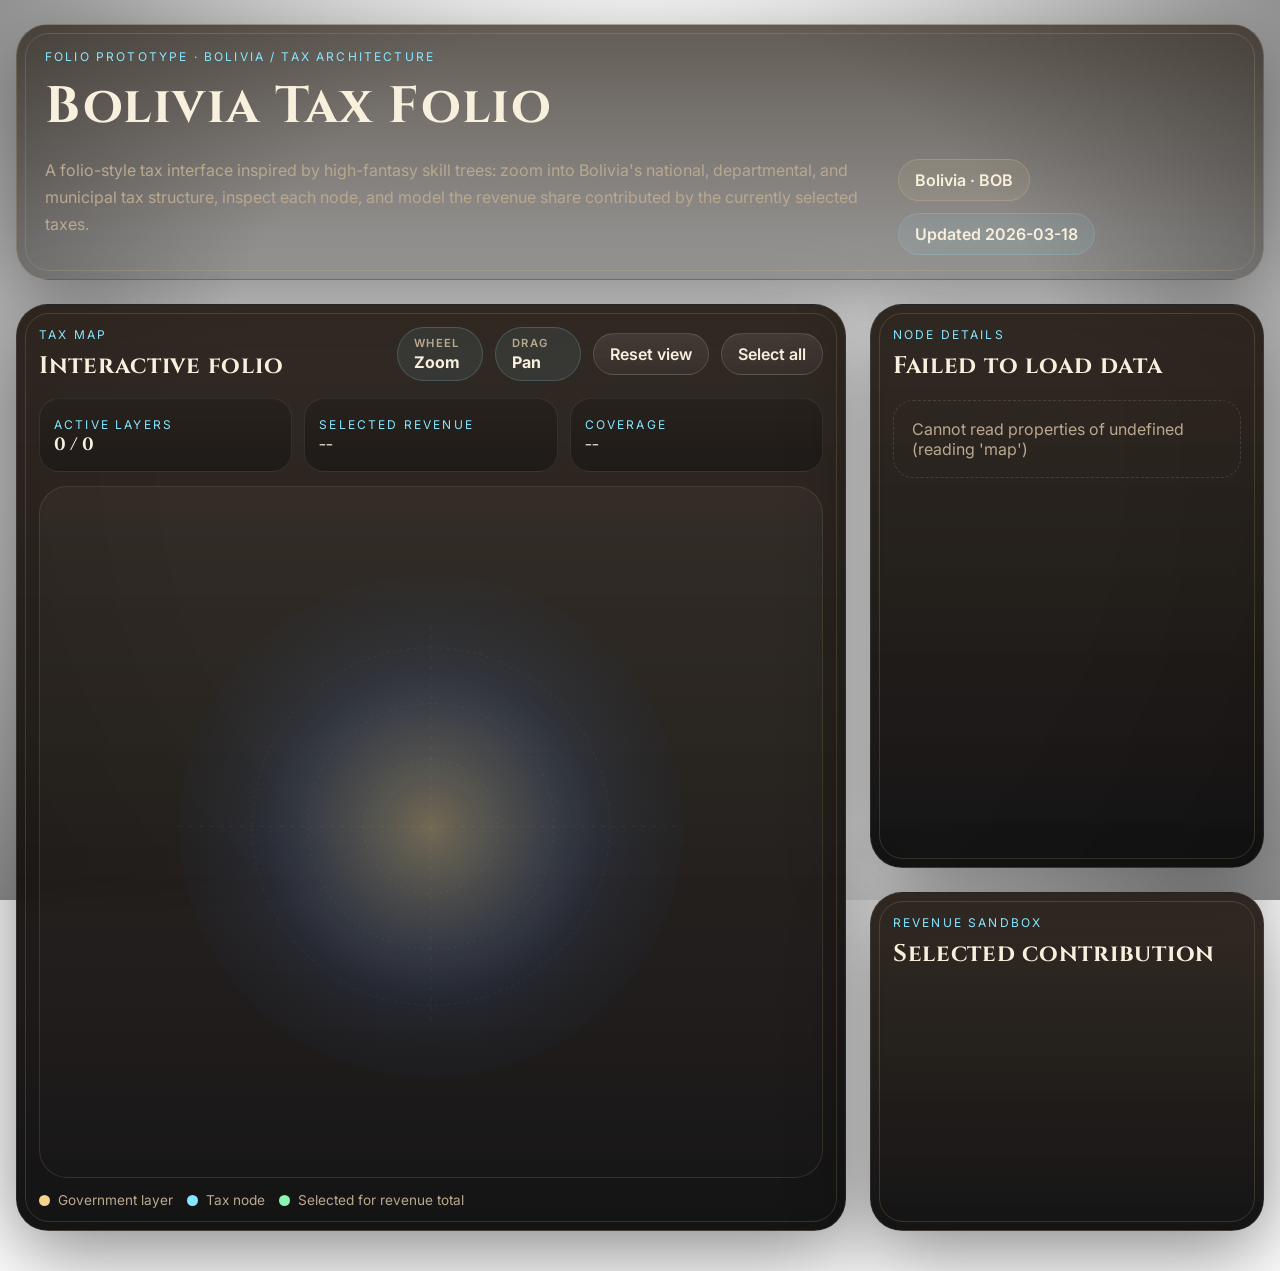
==== commit addd4216: "Build Bolivia tax folio prototype" ====
--- a/index.html
+++ b/index.html
@@ -3,97 +3,132 @@
   <head>
     <meta charset="UTF-8" />
     <meta name="viewport" content="width=device-width, initial-scale=1.0" />
-    <title>Bolivia Tax Folio</title>
+    <title>Tax Folios | Bolivia</title>
     <link rel="preconnect" href="https://fonts.googleapis.com" />
     <link rel="preconnect" href="https://fonts.gstatic.com" crossorigin />
     <link
-      href="https://fonts.googleapis.com/css2?family=Cinzel:wght@500;600;700&family=Inter:wght@400;500;600;700&display=swap"
+      href="https://fonts.googleapis.com/css2?family=Cinzel:wght@500;600;700&family=Inter:wght@400;500;600;700;800&display=swap"
       rel="stylesheet"
     />
     <link rel="stylesheet" href="styles.css" />
   </head>
   <body>
-    <div class="folio-shell">
-      <div class="ornament ornament-top"></div>
-      <div class="ornament ornament-bottom"></div>
-
-      <header class="top-bar frame-panel">
-        <div class="status-chip">
-          <span class="chip-label">Country</span>
-          <strong id="country-pill">Bolivia</strong>
+    <div class="app-shell">
+      <header class="hero ornate-frame">
+        <div>
+          <p class="eyebrow">Folio prototype · Bolivia / tax architecture</p>
+          <h1>Bolivia Tax Folio</h1>
+          <p class="hero-copy">
+            A folio-style tax interface inspired by high-fantasy skill trees: zoom into Bolivia's
+            national, departmental, and municipal tax structure, inspect each node, and model the
+            revenue share contributed by the currently selected taxes.
+          </p>
         </div>
-
-        <div class="title-crest">
-          <span class="crest-side"></span>
-          <div>
-            <p class="section-kicker">Tax folio</p>
-            <h1>Bolivia Revenue Constellation</h1>
-          </div>
-          <span class="crest-side"></span>
-        </div>
-
-        <div class="status-chip status-chip-right">
-          <span class="chip-label">Updated</span>
-          <strong id="updated-pill"></strong>
+        <div class="hero-meta">
+          <span id="country-pill" class="pill"></span>
+          <span id="updated-pill" class="pill pill-secondary"></span>
         </div>
       </header>
 
-      <main class="folio-grid">
-        <aside class="side-column">
-          <section class="info-panel frame-panel dark-panel">
-            <p class="section-kicker">Selected node</p>
-            <h2 id="detail-title">All tax nodes active</h2>
+      <main class="layout-grid">
+        <section class="tree-panel glass-card ornate-frame">
+          <div class="panel-header folio-header">
+            <div>
+              <p class="section-kicker">Tax map</p>
+              <h2>Interactive folio</h2>
+            </div>
+            <div class="toolbar-cluster">
+              <div class="control-pod">
+                <span>Wheel</span>
+                <strong>Zoom</strong>
+              </div>
+              <div class="control-pod">
+                <span>Drag</span>
+                <strong>Pan</strong>
+              </div>
+              <button id="reset-view-button" class="ghost-button">Reset view</button>
+              <button id="reset-button" class="ghost-button">Select all</button>
+            </div>
+          </div>
+
+          <div class="tree-hud">
+            <div class="hud-card">
+              <span class="hud-label">Active layers</span>
+              <strong id="active-count">0 / 0</strong>
+            </div>
+            <div class="hud-card">
+              <span class="hud-label">Selected revenue</span>
+              <strong id="selected-revenue">--</strong>
+            </div>
+            <div class="hud-card">
+              <span class="hud-label">Coverage</span>
+              <strong id="coverage-value">--</strong>
+            </div>
+          </div>
+
+          <div id="tree-viewport" class="tree-viewport" aria-label="Tax folio viewport">
+            <svg id="tree-canvas" viewBox="0 0 1400 900" aria-labelledby="tree-title" role="img">
+              <title id="tree-title">Bolivia tax skill tree</title>
+              <defs>
+                <filter id="glow" x="-50%" y="-50%" width="200%" height="200%">
+                  <feGaussianBlur stdDeviation="6" result="coloredBlur"></feGaussianBlur>
+                  <feMerge>
+                    <feMergeNode in="coloredBlur"></feMergeNode>
+                    <feMergeNode in="SourceGraphic"></feMergeNode>
+                  </feMerge>
+                </filter>
+                <radialGradient id="bgAura" cx="50%" cy="50%" r="65%">
+                  <stop offset="0%" stop-color="rgba(245, 223, 164, 0.28)" />
+                  <stop offset="45%" stop-color="rgba(91, 154, 255, 0.12)" />
+                  <stop offset="100%" stop-color="rgba(5, 10, 18, 0)" />
+                </radialGradient>
+                <linearGradient id="goldLine" x1="0%" x2="100%" y1="0%" y2="100%">
+                  <stop offset="0%" stop-color="#fff9de" />
+                  <stop offset="50%" stop-color="#e7c878" />
+                  <stop offset="100%" stop-color="#8ea9ff" />
+                </linearGradient>
+              </defs>
+              <g class="background-layer rendered">
+                <circle cx="700" cy="440" r="320" class="constellation-ring ring-lg"></circle>
+                <circle cx="700" cy="440" r="220" class="constellation-ring ring-md"></circle>
+                <circle cx="700" cy="440" r="120" class="constellation-ring ring-sm"></circle>
+                <path class="compass-line" d="M700 80 L700 800 M250 440 L1150 440" />
+                <circle cx="700" cy="440" r="450" class="aura-disc"></circle>
+              </g>
+              <g id="pan-layer">
+                <g id="tree-layer"></g>
+              </g>
+            </svg>
+          </div>
+
+          <div class="legend">
+            <span><i class="legend-dot legend-group"></i>Government layer</span>
+            <span><i class="legend-dot legend-tax"></i>Tax node</span>
+            <span><i class="legend-dot legend-selected"></i>Selected for revenue total</span>
+          </div>
+        </section>
+
+        <aside class="sidebar-stack">
+          <section class="detail-panel glass-card ornate-frame">
+            <div class="panel-header compact">
+              <div>
+                <p class="section-kicker">Node details</p>
+                <h2 id="detail-title">Tax folio briefing</h2>
+              </div>
+            </div>
             <div id="detail-content" class="detail-content"></div>
           </section>
 
-          <section class="summary-panel frame-panel dark-panel">
-            <div class="summary-head">
+          <section class="summary-panel glass-card ornate-frame">
+            <div class="panel-header compact">
               <div>
-                <p class="section-kicker">Selection state</p>
-                <h2>Revenue preview</h2>
+                <p class="section-kicker">Revenue sandbox</p>
+                <h2>Selected contribution</h2>
               </div>
-              <button id="reset-button" class="ornate-button">Select all</button>
             </div>
             <div id="summary-content" class="summary-content"></div>
           </section>
         </aside>
-
-        <section class="canvas-panel frame-panel parchment-panel">
-          <div class="canvas-toolbar">
-            <div class="toolbar-group">
-              <button data-zoom="in" class="toolbar-button" aria-label="Zoom in">+</button>
-              <button data-zoom="out" class="toolbar-button" aria-label="Zoom out">−</button>
-              <button id="recenter-button" class="toolbar-button wide">Recenter</button>
-            </div>
-            <p class="toolbar-hint">Drag to move · Scroll to zoom · Click a node to inspect or toggle it</p>
-          </div>
-
-          <div id="canvas-viewport" class="canvas-viewport" aria-label="Interactive Bolivia tax skill tree">
-            <svg id="tree-canvas" viewBox="0 0 1400 900" role="img" aria-labelledby="tree-title">
-              <title id="tree-title">Bolivia interactive tax folio</title>
-              <defs>
-                <filter id="soft-glow" x="-50%" y="-50%" width="200%" height="200%">
-                  <feGaussianBlur stdDeviation="6" result="blur"></feGaussianBlur>
-                  <feMerge>
-                    <feMergeNode in="blur"></feMergeNode>
-                    <feMergeNode in="SourceGraphic"></feMergeNode>
-                  </feMerge>
-                </filter>
-                <radialGradient id="parchment-light" cx="50%" cy="50%" r="65%">
-                  <stop offset="0%" stop-color="#fbf4dd"></stop>
-                  <stop offset="100%" stop-color="#e5d4ac"></stop>
-                </radialGradient>
-                <pattern id="dot-grid" width="60" height="60" patternUnits="userSpaceOnUse">
-                  <circle cx="30" cy="30" r="1.5" fill="rgba(74, 47, 17, 0.16)"></circle>
-                </pattern>
-              </defs>
-              <rect x="0" y="0" width="1400" height="900" fill="url(#parchment-light)"></rect>
-              <rect x="0" y="0" width="1400" height="900" fill="url(#dot-grid)"></rect>
-              <g id="tree-backdrop"></g>
-              <g id="tree-stage"></g>
-            </svg>
-          </div>
-        </section>
       </main>
     </div>
 
--- a/styles.css
+++ b/styles.css
@@ -1,36 +1,39 @@
 :root {
-  --ink: #20150b;
-  --ink-soft: #594125;
-  --gold: #b98a37;
-  --gold-bright: #f3d58d;
-  --bronze: #6b3f18;
-  --parchment: #efe4c5;
-  --parchment-deep: #dac08a;
-  --dark-panel: rgba(12, 10, 9, 0.9);
-  --dark-panel-edge: rgba(214, 171, 88, 0.3);
-  --teal: #4fd4cc;
-  --blue: #638cff;
-  --emerald: #75d285;
-  --rose: #d96ea5;
-  --shadow: 0 30px 90px rgba(0, 0, 0, 0.4);
+  --bg: #0d0a08;
+  --bg-soft: #18110b;
+  --panel: rgba(19, 16, 14, 0.78);
+  --panel-strong: rgba(27, 22, 18, 0.92);
+  --panel-accent: rgba(64, 50, 28, 0.55);
+  --line: rgba(255, 229, 167, 0.38);
+  --line-active: rgba(255, 247, 219, 0.96);
+  --text: #f8f0dd;
+  --muted: #baa88f;
+  --gold: #f6d28b;
+  --gold-strong: #b68031;
+  --cyan: #87e6ff;
+  --blue: #7f97ff;
+  --pink: #ff90cb;
+  --success: #8af6b2;
+  --shadow: 0 20px 80px rgba(0, 0, 0, 0.48);
 }
 
 * {
   box-sizing: border-box;
 }
 
-html,
-body {
+html, body {
   margin: 0;
   min-height: 100%;
 }
 
 body {
   font-family: 'Inter', sans-serif;
-  color: #f6f0e4;
+  color: var(--text);
   background:
-    radial-gradient(circle at top, rgba(255, 214, 133, 0.18), transparent 24%),
-    linear-gradient(180deg, #261508 0%, #130b07 42%, #090707 100%);
+    radial-gradient(circle at top, rgba(182, 128, 49, 0.24), transparent 30%),
+    radial-gradient(circle at right 18% bottom 12%, rgba(127, 151, 255, 0.18), transparent 22%),
+    radial-gradient(circle at left 12% center, rgba(255, 144, 203, 0.1), transparent 20%),
+    linear-gradient(160deg, #050404 0%, #15100c 40%, #05070b 100%);
 }
 
 body::before,
@@ -42,458 +45,463 @@
 }
 
 body::before {
-  background:
-    radial-gradient(circle at 12% 10%, rgba(255, 244, 214, 0.08), transparent 18%),
-    radial-gradient(circle at 88% 16%, rgba(255, 224, 162, 0.08), transparent 16%),
-    radial-gradient(circle at 50% 80%, rgba(255, 214, 133, 0.06), transparent 20%);
+  background-image:
+    linear-gradient(rgba(255,255,255,0.025) 1px, transparent 1px),
+    linear-gradient(90deg, rgba(255,255,255,0.025) 1px, transparent 1px);
+  background-size: 42px 42px;
+  mask-image: radial-gradient(circle at center, black 48%, transparent 90%);
 }
 
 body::after {
-  border: 3px solid rgba(215, 176, 97, 0.34);
-  inset: 10px;
-}
-
-button {
+  background: radial-gradient(circle at center, transparent 55%, rgba(0, 0, 0, 0.42) 100%);
+}
+
+button,
+input {
   font: inherit;
 }
 
-.folio-shell {
+.app-shell {
+  width: min(1500px, calc(100vw - 32px));
+  margin: 0 auto;
+  padding: 24px 0 40px;
+}
+
+.hero,
+.layout-grid {
   position: relative;
-  width: min(1500px, calc(100vw - 36px));
-  margin: 20px auto;
-  padding: 20px;
-  border: 1px solid rgba(244, 214, 151, 0.28);
-  background: linear-gradient(180deg, rgba(89, 49, 17, 0.78), rgba(26, 15, 11, 0.82));
-  box-shadow: var(--shadow);
-  overflow: hidden;
-}
-
-.ornament {
-  position: absolute;
-  left: 50%;
-  width: 260px;
-  height: 46px;
-  transform: translateX(-50%);
-  opacity: 0.65;
-  pointer-events: none;
-}
-
-.ornament::before,
-.ornament::after {
+  z-index: 1;
+}
+
+.ornate-frame {
+  position: relative;
+}
+
+.ornate-frame::before {
   content: '';
   position: absolute;
-  inset: 0;
-  border-top: 2px solid rgba(243, 213, 141, 0.35);
-  border-bottom: 2px solid rgba(243, 213, 141, 0.2);
-  clip-path: polygon(0 50%, 8% 0, 50% 40%, 92% 0, 100% 50%, 92% 100%, 50% 60%, 8% 100%);
-}
-
-.ornament-top { top: 4px; }
-.ornament-bottom { bottom: 4px; }
-
-.frame-panel {
-  position: relative;
-  border: 1px solid rgba(244, 214, 151, 0.34);
-  background: linear-gradient(180deg, rgba(72, 38, 16, 0.75), rgba(31, 18, 10, 0.78));
-  box-shadow: inset 0 0 0 1px rgba(255,255,255,0.05);
-}
-
-.frame-panel::before,
-.frame-panel::after {
-  content: '';
-  position: absolute;
-  width: 18px;
-  height: 18px;
-  border: 2px solid rgba(243, 213, 141, 0.45);
-}
-
-.frame-panel::before {
-  top: 10px;
-  left: 10px;
-  border-right: 0;
-  border-bottom: 0;
-}
-
-.frame-panel::after {
-  right: 10px;
-  bottom: 10px;
-  border-left: 0;
-  border-top: 0;
-}
-
-.top-bar {
+  inset: 8px;
+  border: 1px solid rgba(246, 210, 139, 0.16);
+  border-radius: 24px;
+  pointer-events: none;
+}
+
+.hero {
+  display: flex;
+  justify-content: space-between;
+  gap: 24px;
+  align-items: flex-end;
+  margin-bottom: 24px;
+  padding: 24px 28px;
+  background: linear-gradient(180deg, rgba(38, 29, 20, 0.72), rgba(13, 10, 8, 0.42));
+  border: 1px solid rgba(246, 210, 139, 0.18);
+  border-radius: 32px;
+  box-shadow: var(--shadow);
+}
+
+.eyebrow,
+.section-kicker,
+.hud-label {
+  margin: 0 0 8px;
+  text-transform: uppercase;
+  letter-spacing: 0.18em;
+  font-size: 0.75rem;
+  color: var(--cyan);
+}
+
+.hero h1,
+.panel-header h2 {
+  margin: 0;
+  font-family: 'Cinzel', serif;
+  letter-spacing: 0.03em;
+}
+
+.hero h1 {
+  font-size: clamp(2.1rem, 4vw, 4rem);
+}
+
+.hero-copy {
+  max-width: 840px;
+  color: var(--muted);
+  line-height: 1.7;
+}
+
+.hero-meta,
+.toolbar-cluster {
+  display: flex;
+  gap: 12px;
+  flex-wrap: wrap;
+  align-items: center;
+}
+
+.pill,
+.control-pod {
+  padding: 10px 16px;
+  border-radius: 999px;
+  border: 1px solid rgba(246, 210, 139, 0.22);
+  background: rgba(246, 210, 139, 0.08);
+  font-weight: 600;
+}
+
+.pill-secondary,
+.control-pod {
+  background: rgba(135, 230, 255, 0.08);
+  border-color: rgba(135, 230, 255, 0.2);
+}
+
+.control-pod {
   display: grid;
-  grid-template-columns: 220px minmax(0, 1fr) 220px;
-  align-items: center;
-  gap: 16px;
-  padding: 16px 20px;
-  margin-bottom: 18px;
-}
-
-.status-chip {
-  min-height: 74px;
-  padding: 14px 16px;
-  border: 1px solid rgba(243, 213, 141, 0.3);
-  background: linear-gradient(180deg, rgba(114, 67, 26, 0.82), rgba(60, 33, 15, 0.86));
-  display: flex;
-  flex-direction: column;
-  justify-content: center;
-}
-
-.status-chip-right {
-  text-align: right;
-}
-
-.chip-label,
-.section-kicker {
-  margin: 0 0 6px;
+  gap: 2px;
+  min-width: 86px;
+  padding-block: 8px;
+}
+
+.control-pod span {
+  color: var(--muted);
+  font-size: 0.7rem;
+  letter-spacing: 0.12em;
   text-transform: uppercase;
-  letter-spacing: 0.2em;
-  font-size: 0.72rem;
-  color: #dcc39a;
-}
-
-.title-crest {
-  display: flex;
-  align-items: center;
-  gap: 18px;
-  justify-content: center;
-  text-align: center;
-}
-
-.crest-side {
-  width: 58px;
-  height: 2px;
-  background: linear-gradient(90deg, transparent, rgba(243, 213, 141, 0.85), transparent);
-  box-shadow: 0 0 14px rgba(243, 213, 141, 0.4);
-}
-
-h1,
-h2,
-h3 {
-  font-family: 'Cinzel', serif;
-  margin: 0;
-  font-weight: 600;
-}
-
-h1 {
-  font-size: clamp(1.6rem, 3vw, 2.4rem);
-  color: #fff4d7;
-}
-
-.folio-grid {
+}
+
+.layout-grid {
   display: grid;
-  grid-template-columns: 350px minmax(0, 1fr);
-  gap: 18px;
-  min-height: calc(100vh - 180px);
-}
-
-.side-column {
-  display: grid;
-  gap: 18px;
-  grid-template-rows: 1.05fr 0.95fr;
-}
-
-.dark-panel {
+  grid-template-columns: minmax(0, 2fr) minmax(340px, 0.95fr);
+  gap: 24px;
+}
+
+.glass-card {
   background:
-    radial-gradient(circle at top, rgba(82, 57, 19, 0.36), transparent 22%),
-    linear-gradient(180deg, rgba(14, 12, 11, 0.94), rgba(8, 7, 7, 0.96));
-}
-
-.info-panel,
+    linear-gradient(180deg, rgba(42, 32, 23, 0.72), rgba(12, 11, 12, 0.84)),
+    var(--panel);
+  border: 1px solid rgba(255,255,255,0.08);
+  border-radius: 32px;
+  box-shadow: var(--shadow);
+  backdrop-filter: blur(18px);
+}
+
+.tree-panel,
+.sidebar-stack {
+  min-height: 840px;
+}
+
+.tree-panel,
+.detail-panel,
 .summary-panel {
   padding: 22px;
 }
 
-.detail-content,
-.summary-content {
-  color: #ebdcc5;
-}
-
-.info-core {
+.sidebar-stack {
   display: grid;
-  gap: 14px;
-}
-
-.info-card {
-  border: 1px solid var(--dark-panel-edge);
-  background: linear-gradient(180deg, rgba(40, 28, 20, 0.78), rgba(18, 14, 12, 0.85));
-  padding: 14px;
-}
-
-.info-card span {
-  display: block;
-  margin-bottom: 6px;
-  color: #bfa98c;
-  font-size: 0.82rem;
-}
-
-.info-empty {
-  color: #ccb89a;
-  line-height: 1.7;
-}
-
-.summary-head {
-  display: flex;
-  justify-content: space-between;
-  gap: 12px;
-  align-items: center;
-  margin-bottom: 14px;
-}
-
-.ornate-button,
-.toolbar-button {
-  appearance: none;
-  border: 1px solid rgba(243, 213, 141, 0.45);
-  color: #fff4d7;
-  background: linear-gradient(180deg, rgba(137, 90, 37, 0.88), rgba(73, 42, 17, 0.92));
-  cursor: pointer;
-}
-
-.ornate-button {
-  padding: 10px 14px;
-  min-width: 110px;
-}
-
-.summary-total {
-  margin: 8px 0 6px;
-  font-family: 'Cinzel', serif;
-  font-size: 2.1rem;
-  color: #fff4d7;
-}
-
-.summary-copy {
-  color: #ccb89a;
-  line-height: 1.6;
-}
-
-.progress-shell {
-  height: 14px;
-  margin: 16px 0;
-  background: rgba(255,255,255,0.08);
-  border: 1px solid rgba(243, 213, 141, 0.2);
-}
-
-.progress-bar {
-  height: 100%;
-  background: linear-gradient(90deg, #ebd194, #9fe5d0);
-  box-shadow: 0 0 20px rgba(159, 229, 208, 0.4);
-}
-
-.branch-breakdown,
-.selection-list {
-  display: grid;
-  gap: 10px;
-}
-
-.branch-item,
-.selection-item {
-  padding: 12px;
-  border: 1px solid rgba(243, 213, 141, 0.18);
-  background: rgba(255,255,255,0.04);
-}
-
-.canvas-panel {
-  display: flex;
-  flex-direction: column;
-  min-height: 760px;
-}
-
-.parchment-panel {
-  background:
-    linear-gradient(180deg, rgba(110, 70, 32, 0.6), rgba(56, 35, 18, 0.68));
-  padding: 14px;
-}
-
-.canvas-toolbar {
+  gap: 24px;
+  grid-template-rows: 1.25fr 0.75fr;
+}
+
+.panel-header {
   display: flex;
   justify-content: space-between;
   align-items: center;
   gap: 12px;
-  padding: 8px 8px 12px;
-  color: var(--ink);
-}
-
-.toolbar-group {
-  display: flex;
-  gap: 8px;
-}
-
-.toolbar-button {
-  width: 42px;
-  height: 42px;
-  font-size: 1.2rem;
-}
-
-.toolbar-button.wide {
-  width: auto;
-  padding: 0 16px;
-  font-size: 0.95rem;
-}
-
-.toolbar-hint {
-  margin: 0;
-  color: rgba(50, 29, 11, 0.85);
+  margin-bottom: 14px;
+}
+
+.panel-header.compact {
+  margin-bottom: 18px;
+}
+
+.folio-header {
+  margin-bottom: 16px;
+}
+
+.ghost-button {
+  appearance: none;
+  border: 1px solid rgba(255,255,255,0.14);
+  color: var(--text);
+  background: linear-gradient(180deg, rgba(255,255,255,0.09), rgba(255,255,255,0.03));
+  border-radius: 999px;
+  padding: 10px 16px;
   font-weight: 600;
-}
-
-.canvas-viewport {
+  cursor: pointer;
+  transition: transform 160ms ease, border-color 160ms ease, background 160ms ease;
+}
+
+.ghost-button:hover {
+  transform: translateY(-1px);
+  border-color: rgba(246, 210, 139, 0.38);
+  background: linear-gradient(180deg, rgba(246, 210, 139, 0.16), rgba(255,255,255,0.06));
+}
+
+.tree-hud {
+  display: grid;
+  grid-template-columns: repeat(3, minmax(0, 1fr));
+  gap: 12px;
+  margin-bottom: 14px;
+}
+
+.hud-card,
+.meta-card,
+.stat-card,
+.source-item,
+.selection-item,
+.info-banner {
+  background:
+    linear-gradient(180deg, rgba(255,255,255,0.05), rgba(255,255,255,0.02)),
+    var(--panel-strong);
+  border: 1px solid rgba(255,255,255,0.08);
+  border-radius: 20px;
+  padding: 14px;
+}
+
+.hud-card strong {
+  display: block;
+  font-size: 1.12rem;
+  font-family: 'Cinzel', serif;
+}
+
+.tree-viewport {
   position: relative;
-  flex: 1;
+  min-height: 690px;
   overflow: hidden;
-  min-height: 710px;
-  border: 1px solid rgba(82, 57, 19, 0.26);
+  border-radius: 28px;
+  border: 1px solid rgba(246, 210, 139, 0.12);
+  background:
+    radial-gradient(circle at center, rgba(255, 237, 191, 0.12), transparent 32%),
+    linear-gradient(180deg, rgba(255,255,255,0.03), rgba(255,255,255,0.01));
   cursor: grab;
 }
 
-.canvas-viewport.dragging {
+.tree-viewport.dragging {
   cursor: grabbing;
 }
 
 #tree-canvas {
   width: 100%;
-  height: 100%;
+  height: 690px;
   display: block;
-}
-
-.backdrop-ring {
+  overflow: visible;
+}
+
+.constellation-ring,
+.compass-line,
+.aura-disc {
   fill: none;
-  stroke: rgba(84, 57, 25, 0.16);
-  stroke-width: 2;
-}
-
-.backdrop-script {
-  fill: rgba(84, 57, 25, 0.2);
-  font-size: 26px;
-  font-family: 'Cinzel', serif;
-  letter-spacing: 0.18em;
+  stroke: rgba(255, 234, 183, 0.12);
+}
+
+.ring-lg,
+.ring-md,
+.ring-sm {
+  stroke-dasharray: 4 8;
+}
+
+.compass-line {
+  stroke-dasharray: 6 12;
+}
+
+.aura-disc {
+  fill: url(#bgAura);
+  stroke: none;
 }
 
 .link-line {
   fill: none;
-  stroke: rgba(255, 238, 204, 0.7);
-  stroke-width: 5;
+  stroke: url(#goldLine);
+  stroke-width: 4;
   stroke-linecap: round;
-  filter: url(#soft-glow);
-}
-
-.link-line.muted {
-  opacity: 0.3;
+  opacity: 0.5;
+}
+
+.link-line.active,
+.link-line.selected {
+  opacity: 1;
+  filter: url(#glow);
 }
 
 .node {
   cursor: pointer;
 }
 
-.node-core,
-.node-ring,
-.node-plate,
-.node-glyph {
+.node-ring {
+  fill: rgba(11, 10, 10, 0.98);
+  stroke-width: 4;
+}
+
+.node-border {
+  fill: none;
+  stroke: rgba(255,255,255,0.16);
+  stroke-width: 1.3;
+}
+
+.node-core {
+  fill: rgba(255,255,255,0.06);
+}
+
+.node-sigil {
+  fill: rgba(255,255,255,0.75);
+  opacity: 0.9;
+}
+
+.node text {
+  fill: var(--text);
+  text-anchor: middle;
   pointer-events: none;
 }
 
-.node-plate {
-  fill: rgba(58, 41, 19, 0.88);
-  stroke: rgba(255,255,255,0.14);
-  stroke-width: 2;
-}
-
-.node-ring {
-  fill: rgba(255,255,255,0.18);
-  stroke-width: 4;
-}
-
-.node-core {
-  fill: rgba(255, 245, 226, 0.88);
-}
-
-.node-glyph {
-  fill: rgba(45, 27, 11, 0.88);
+.node-label {
   font-family: 'Cinzel', serif;
   font-weight: 700;
-  text-anchor: middle;
-}
-
-.node-label {
-  fill: rgba(56, 35, 16, 0.9);
-  text-anchor: middle;
+  font-size: 16px;
+  letter-spacing: 0.04em;
+}
+
+.node-value {
+  fill: var(--muted);
+  font-size: 11px;
+  letter-spacing: 0.06em;
+  text-transform: uppercase;
+}
+
+.node.group .node-ring { stroke: var(--gold); }
+.node.group .node-core { fill: rgba(246, 210, 139, 0.12); }
+.node.tax .node-ring { stroke: var(--cyan); }
+.node.tax .node-core { fill: rgba(135, 230, 255, 0.12); }
+
+.node.active .node-ring,
+.node.selected .node-ring {
+  stroke: #fff9df;
+  filter: url(#glow);
+}
+
+.node.selected .node-core { fill: rgba(138, 246, 178, 0.18); }
+.node.active .node-border { stroke: rgba(255, 249, 223, 0.75); }
+
+.legend {
+  display: flex;
+  gap: 14px;
+  flex-wrap: wrap;
+  color: var(--muted);
+  font-size: 0.85rem;
+  margin-top: 14px;
+}
+
+.legend-dot {
+  display: inline-block;
+  width: 11px;
+  height: 11px;
+  border-radius: 50%;
+  margin-right: 8px;
+  vertical-align: middle;
+}
+
+.legend-group { background: var(--gold); }
+.legend-tax { background: var(--cyan); }
+.legend-selected { background: var(--success); }
+
+.meta-grid,
+.stat-grid,
+.source-list,
+.selection-list {
+  display: grid;
+  gap: 12px;
+}
+
+.meta-grid,
+.stat-grid {
+  grid-template-columns: repeat(2, minmax(0, 1fr));
+}
+
+.meta-card span,
+.stat-card span,
+.muted-label,
+.info-banner span {
+  display: block;
+  color: var(--muted);
+  font-size: 0.79rem;
+  margin-bottom: 6px;
+  letter-spacing: 0.04em;
+}
+
+.detail-copy,
+.source-item,
+.summary-copy,
+.bullet-list {
+  color: var(--muted);
+  line-height: 1.65;
+}
+
+.bullet-list {
+  margin: 16px 0 0;
+  padding-left: 18px;
+}
+
+.bullet-list li + li {
+  margin-top: 8px;
+}
+
+.summary-total {
+  font-size: 2.45rem;
+  font-weight: 800;
   font-family: 'Cinzel', serif;
-  font-size: 18px;
-}
-
-.node-sub {
-  fill: rgba(72, 46, 19, 0.75);
-  text-anchor: middle;
-  font-size: 12px;
-  font-weight: 700;
-  letter-spacing: 0.08em;
-}
-
-.node.group .node-ring { stroke: #d7b36f; }
-.node.group .node-core { fill: rgba(255, 211, 113, 0.78); }
-
-.node.tax[data-branch='national'] .node-ring { stroke: #58d8d1; }
-.node.tax[data-branch='national'] .node-core { fill: rgba(88, 216, 209, 0.82); }
-
-.node.tax[data-branch='departmental'] .node-ring { stroke: #dd79ac; }
-.node.tax[data-branch='departmental'] .node-core { fill: rgba(221, 121, 172, 0.84); }
-
-.node.tax[data-branch='municipal'] .node-ring { stroke: #6f8fff; }
-.node.tax[data-branch='municipal'] .node-core { fill: rgba(111, 143, 255, 0.82); }
-
-.node.selected .node-plate,
-.node.active .node-plate {
-  filter: url(#soft-glow);
-}
-
-.node.active .node-ring {
-  stroke: #fff2cc;
-  stroke-width: 5;
-}
-
-.node:not(.selected):not(.active) {
-  opacity: 0.76;
-}
-
-.node.selected {
-  opacity: 1;
-}
-
-.node.selected .node-plate {
-  stroke: rgba(255, 240, 207, 0.6);
-}
-
-.canvas-footer-note {
-  margin-top: 10px;
-  color: rgba(50, 29, 11, 0.8);
+  margin: 8px 0;
+}
+
+.progress-shell {
+  margin: 18px 0;
+  border-radius: 999px;
+  overflow: hidden;
+  background: rgba(255,255,255,0.08);
+  height: 14px;
+}
+
+.progress-bar {
+  height: 100%;
+  background: linear-gradient(90deg, var(--success), var(--cyan), var(--gold));
+}
+
+.toggle-button {
+  width: 100%;
+  margin: 18px 0 4px;
+}
+
+.empty-state {
+  color: var(--muted);
+  border: 1px dashed rgba(255,255,255,0.12);
+  border-radius: 20px;
+  padding: 18px;
 }
 
 @media (max-width: 1180px) {
-  .folio-grid {
+  .layout-grid {
     grid-template-columns: 1fr;
   }
 
-  .side-column {
-    grid-template-columns: 1fr 1fr;
-    grid-template-rows: none;
+  .sidebar-stack,
+  .tree-panel {
+    min-height: auto;
   }
 }
 
-@media (max-width: 860px) {
-  .top-bar {
-    grid-template-columns: 1fr;
+@media (max-width: 820px) {
+  .app-shell {
+    width: min(100vw - 18px, 1500px);
+    padding-top: 14px;
   }
 
-  .side-column {
-    grid-template-columns: 1fr;
-  }
-
-  .canvas-toolbar {
+  .hero,
+  .panel-header,
+  .folio-header {
     flex-direction: column;
     align-items: flex-start;
   }
 
-  .canvas-viewport {
-    min-height: 580px;
+  .tree-hud,
+  .meta-grid,
+  .stat-grid {
+    grid-template-columns: 1fr;
   }
-}
+
+  #tree-canvas,
+  .tree-viewport {
+    min-height: 560px;
+    height: 560px;
+  }
+}
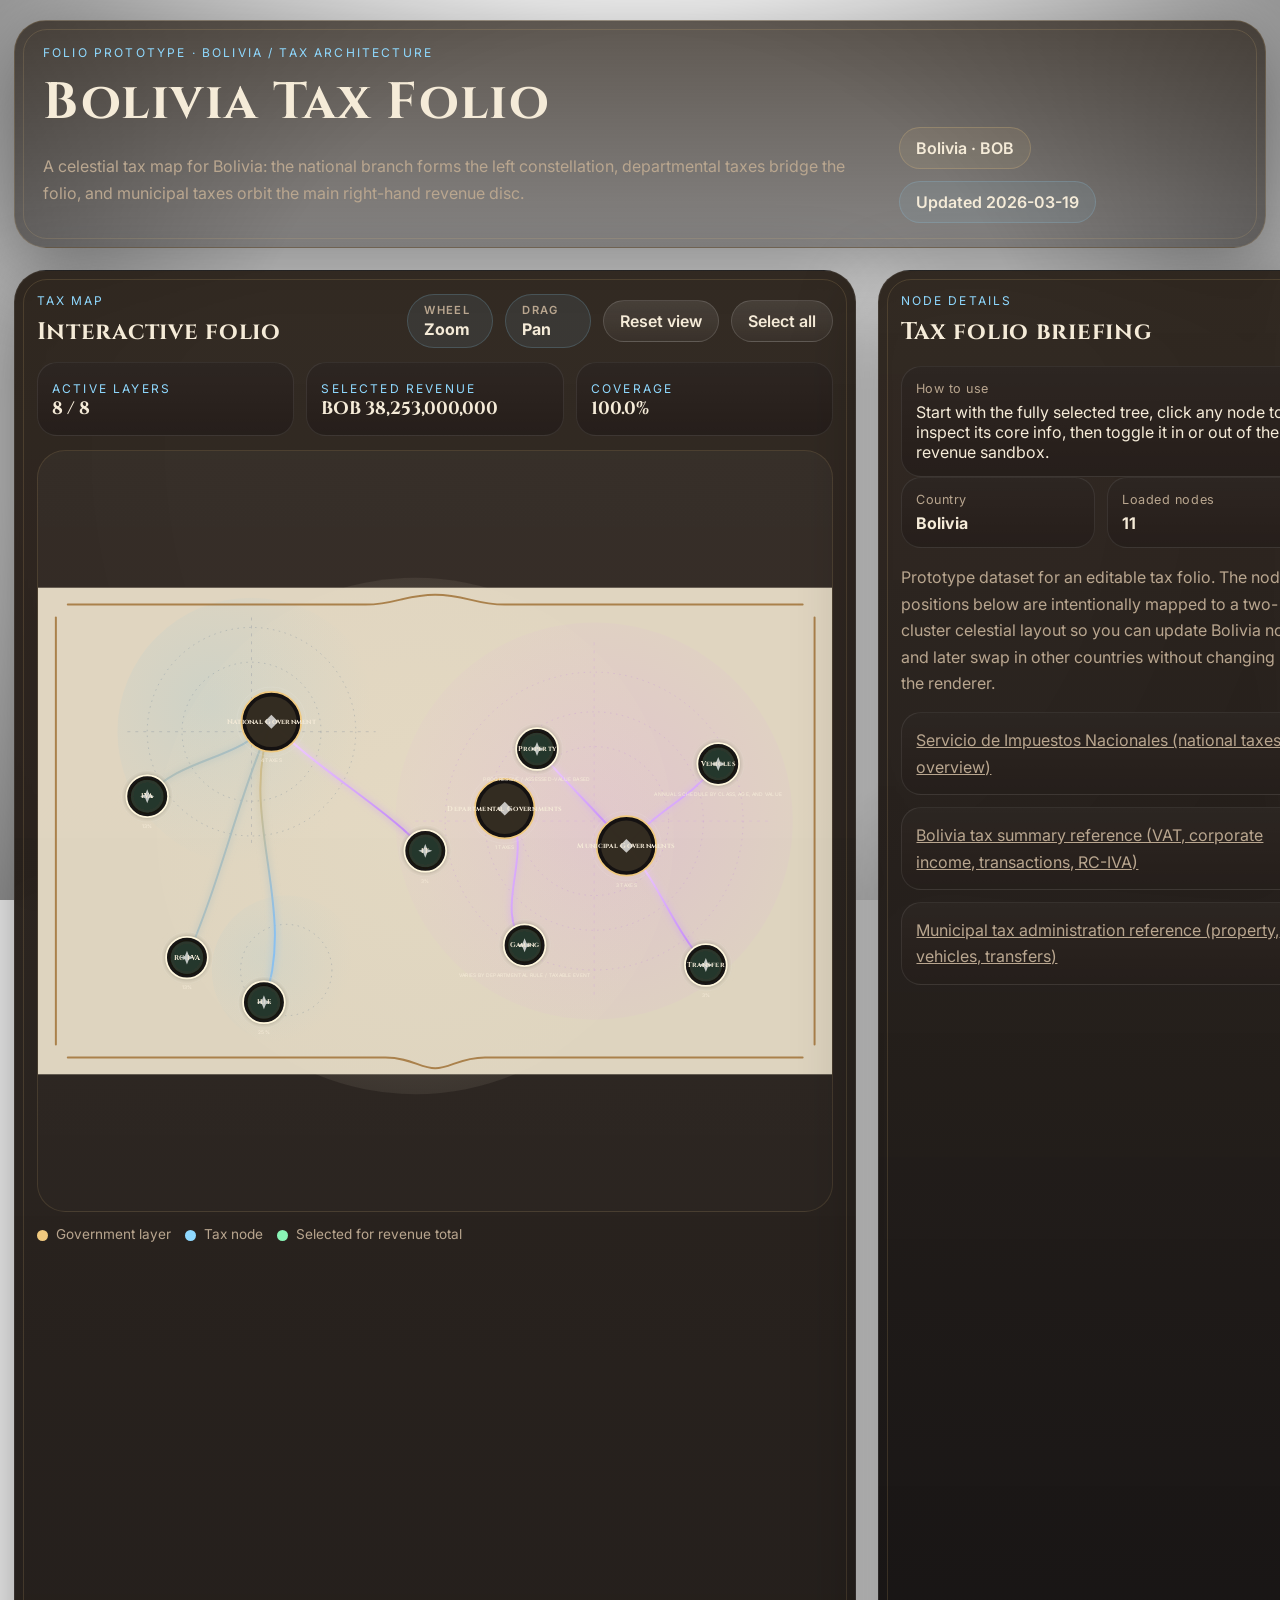
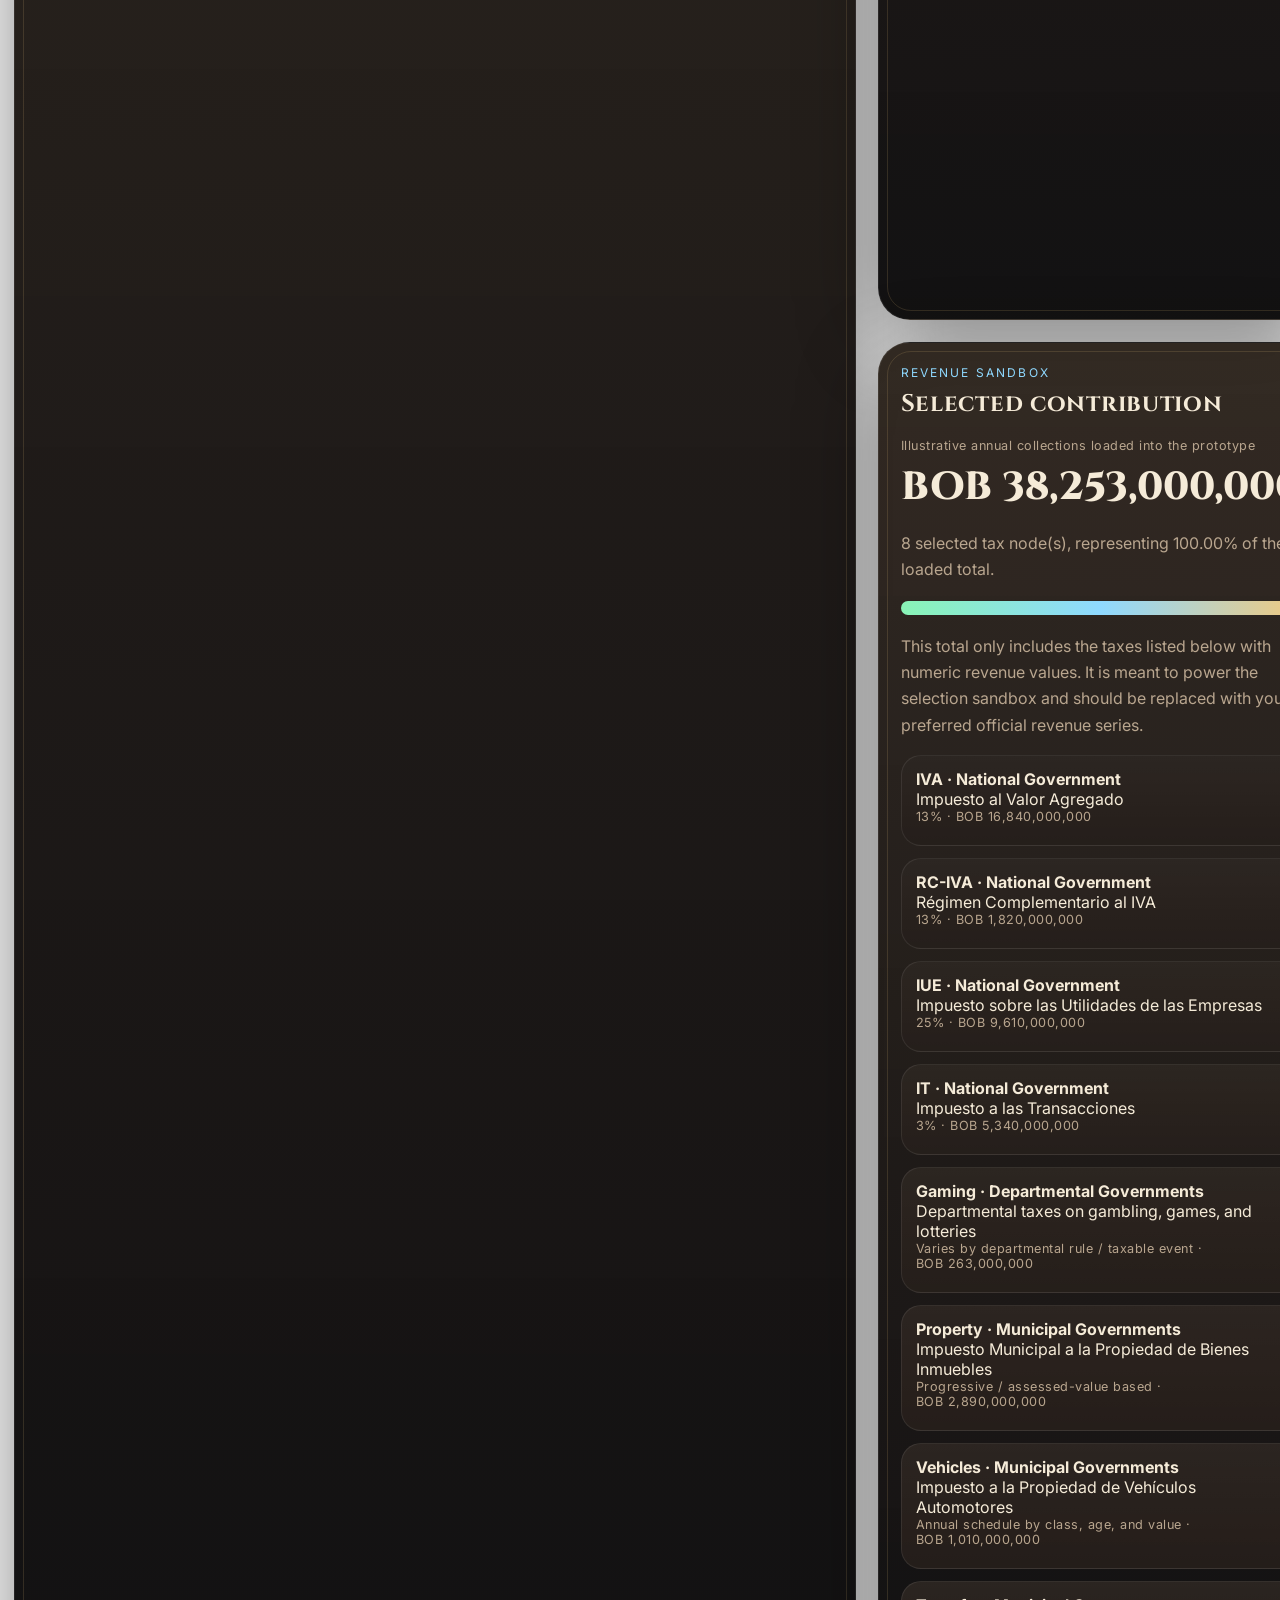
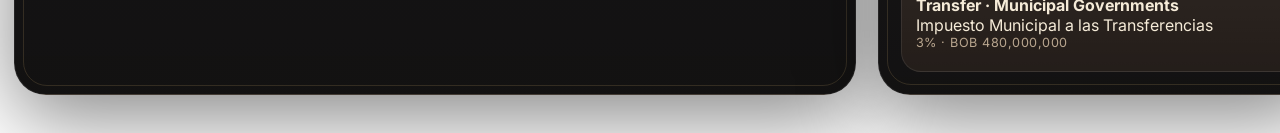
==== commit 6793fe66: "Remap Bolivia folio to orbital layout" ====
--- a/index.html
+++ b/index.html
@@ -19,9 +19,9 @@
           <p class="eyebrow">Folio prototype · Bolivia / tax architecture</p>
           <h1>Bolivia Tax Folio</h1>
           <p class="hero-copy">
-            A folio-style tax interface inspired by high-fantasy skill trees: zoom into Bolivia's
-            national, departmental, and municipal tax structure, inspect each node, and model the
-            revenue share contributed by the currently selected taxes.
+            A celestial tax map for Bolivia: the national branch forms the left constellation,
+            departmental taxes bridge the folio, and municipal taxes orbit the main right-hand
+            revenue disc.
           </p>
         </div>
         <div class="hero-meta">
@@ -67,33 +67,55 @@
           </div>
 
           <div id="tree-viewport" class="tree-viewport" aria-label="Tax folio viewport">
-            <svg id="tree-canvas" viewBox="0 0 1400 900" aria-labelledby="tree-title" role="img">
+            <svg id="tree-canvas" viewBox="0 0 1600 980" aria-labelledby="tree-title" role="img">
               <title id="tree-title">Bolivia tax skill tree</title>
               <defs>
                 <filter id="glow" x="-50%" y="-50%" width="200%" height="200%">
-                  <feGaussianBlur stdDeviation="6" result="coloredBlur"></feGaussianBlur>
+                  <feGaussianBlur stdDeviation="7" result="coloredBlur"></feGaussianBlur>
                   <feMerge>
                     <feMergeNode in="coloredBlur"></feMergeNode>
                     <feMergeNode in="SourceGraphic"></feMergeNode>
                   </feMerge>
                 </filter>
-                <radialGradient id="bgAura" cx="50%" cy="50%" r="65%">
-                  <stop offset="0%" stop-color="rgba(245, 223, 164, 0.28)" />
-                  <stop offset="45%" stop-color="rgba(91, 154, 255, 0.12)" />
-                  <stop offset="100%" stop-color="rgba(5, 10, 18, 0)" />
+                <radialGradient id="paperGlow" cx="50%" cy="50%" r="65%">
+                  <stop offset="0%" stop-color="#eadfc6" stop-opacity="0.36" />
+                  <stop offset="100%" stop-color="#eadfc6" stop-opacity="0" />
                 </radialGradient>
-                <linearGradient id="goldLine" x1="0%" x2="100%" y1="0%" y2="100%">
-                  <stop offset="0%" stop-color="#fff9de" />
-                  <stop offset="50%" stop-color="#e7c878" />
-                  <stop offset="100%" stop-color="#8ea9ff" />
+                <radialGradient id="leftClusterGlow" cx="35%" cy="40%" r="60%">
+                  <stop offset="0%" stop-color="#87c5df" stop-opacity="0.23" />
+                  <stop offset="100%" stop-color="#87c5df" stop-opacity="0" />
+                </radialGradient>
+                <radialGradient id="rightClusterGlow" cx="50%" cy="50%" r="66%">
+                  <stop offset="0%" stop-color="#df8ff3" stop-opacity="0.26" />
+                  <stop offset="100%" stop-color="#df8ff3" stop-opacity="0" />
+                </radialGradient>
+                <linearGradient id="leftLine" x1="0%" x2="100%" y1="0%" y2="100%">
+                  <stop offset="0%" stop-color="#d7bb7d" />
+                  <stop offset="100%" stop-color="#7fc1ff" />
+                </linearGradient>
+                <linearGradient id="rightLine" x1="0%" x2="100%" y1="0%" y2="100%">
+                  <stop offset="0%" stop-color="#f8d7ff" />
+                  <stop offset="100%" stop-color="#ba7df7" />
                 </linearGradient>
               </defs>
               <g class="background-layer rendered">
-                <circle cx="700" cy="440" r="320" class="constellation-ring ring-lg"></circle>
-                <circle cx="700" cy="440" r="220" class="constellation-ring ring-md"></circle>
-                <circle cx="700" cy="440" r="120" class="constellation-ring ring-sm"></circle>
-                <path class="compass-line" d="M700 80 L700 800 M250 440 L1150 440" />
-                <circle cx="700" cy="440" r="450" class="aura-disc"></circle>
+                <rect x="0" y="0" width="1600" height="980" class="folio-paper"></rect>
+                <circle cx="430" cy="290" r="270" class="left-disc"></circle>
+                <circle cx="500" cy="770" r="150" class="left-disc small"></circle>
+                <circle cx="1120" cy="470" r="400" class="right-disc"></circle>
+                <circle cx="760" cy="500" r="520" class="paper-glow"></circle>
+                <circle cx="430" cy="290" r="210" class="chart-ring left-ring"></circle>
+                <circle cx="430" cy="290" r="140" class="chart-ring left-ring"></circle>
+                <circle cx="500" cy="770" r="92" class="chart-ring left-ring"></circle>
+                <circle cx="1120" cy="470" r="300" class="chart-ring right-ring"></circle>
+                <circle cx="1120" cy="470" r="220" class="chart-ring right-ring"></circle>
+                <circle cx="1120" cy="470" r="150" class="chart-ring right-ring"></circle>
+                <path class="chart-axis left-axis" d="M430 60 L430 520 M180 290 L680 290"></path>
+                <path class="chart-axis right-axis" d="M1120 110 L1120 830 M760 470 L1480 470"></path>
+                <path class="frame-ornament top" d="M60 34 H660 C720 34 740 14 800 14 C860 14 880 34 940 34 H1540"></path>
+                <path class="frame-ornament bottom" d="M60 946 H700 C750 946 770 968 800 968 C830 968 850 946 900 946 H1540"></path>
+                <path class="frame-ornament left" d="M36 60 V920"></path>
+                <path class="frame-ornament right" d="M1564 60 V920"></path>
               </g>
               <g id="pan-layer">
                 <g id="tree-layer"></g>
--- a/styles.css
+++ b/styles.css
@@ -1,27 +1,22 @@
 :root {
   --bg: #0d0a08;
-  --bg-soft: #18110b;
-  --panel: rgba(19, 16, 14, 0.78);
-  --panel-strong: rgba(27, 22, 18, 0.92);
-  --panel-accent: rgba(64, 50, 28, 0.55);
-  --line: rgba(255, 229, 167, 0.38);
-  --line-active: rgba(255, 247, 219, 0.96);
-  --text: #f8f0dd;
-  --muted: #baa88f;
-  --gold: #f6d28b;
-  --gold-strong: #b68031;
-  --cyan: #87e6ff;
-  --blue: #7f97ff;
-  --pink: #ff90cb;
-  --success: #8af6b2;
-  --shadow: 0 20px 80px rgba(0, 0, 0, 0.48);
+  --panel: rgba(22, 17, 15, 0.82);
+  --panel-strong: rgba(34, 27, 23, 0.94);
+  --text: #f5ebd8;
+  --muted: #b9a68f;
+  --gold: #f0c97f;
+  --cyan: #8fd9ff;
+  --violet: #d597ff;
+  --success: #89f4b6;
+  --shadow: 0 22px 80px rgba(0, 0, 0, 0.48);
 }
 
 * {
   box-sizing: border-box;
 }
 
-html, body {
+html,
+body {
   margin: 0;
   min-height: 100%;
 }
@@ -30,10 +25,9 @@
   font-family: 'Inter', sans-serif;
   color: var(--text);
   background:
-    radial-gradient(circle at top, rgba(182, 128, 49, 0.24), transparent 30%),
-    radial-gradient(circle at right 18% bottom 12%, rgba(127, 151, 255, 0.18), transparent 22%),
-    radial-gradient(circle at left 12% center, rgba(255, 144, 203, 0.1), transparent 20%),
-    linear-gradient(160deg, #050404 0%, #15100c 40%, #05070b 100%);
+    radial-gradient(circle at top, rgba(191, 147, 81, 0.28), transparent 28%),
+    radial-gradient(circle at right 18% center, rgba(168, 109, 201, 0.18), transparent 26%),
+    linear-gradient(165deg, #080605 0%, #15100c 42%, #06080d 100%);
 }
 
 body::before,
@@ -46,14 +40,14 @@
 
 body::before {
   background-image:
-    linear-gradient(rgba(255,255,255,0.025) 1px, transparent 1px),
-    linear-gradient(90deg, rgba(255,255,255,0.025) 1px, transparent 1px);
-  background-size: 42px 42px;
-  mask-image: radial-gradient(circle at center, black 48%, transparent 90%);
+    linear-gradient(rgba(255,255,255,0.022) 1px, transparent 1px),
+    linear-gradient(90deg, rgba(255,255,255,0.022) 1px, transparent 1px);
+  background-size: 44px 44px;
+  mask-image: radial-gradient(circle at center, black 48%, transparent 92%);
 }
 
 body::after {
-  background: radial-gradient(circle at center, transparent 55%, rgba(0, 0, 0, 0.42) 100%);
+  background: radial-gradient(circle at center, transparent 52%, rgba(0, 0, 0, 0.4) 100%);
 }
 
 button,
@@ -62,9 +56,9 @@
 }
 
 .app-shell {
-  width: min(1500px, calc(100vw - 32px));
+  width: min(1560px, calc(100vw - 28px));
   margin: 0 auto;
-  padding: 24px 0 40px;
+  padding: 20px 0 38px;
 }
 
 .hero,
@@ -81,7 +75,7 @@
   content: '';
   position: absolute;
   inset: 8px;
-  border: 1px solid rgba(246, 210, 139, 0.16);
+  border: 1px solid rgba(240, 201, 127, 0.15);
   border-radius: 24px;
   pointer-events: none;
 }
@@ -91,10 +85,10 @@
   justify-content: space-between;
   gap: 24px;
   align-items: flex-end;
-  margin-bottom: 24px;
+  margin-bottom: 22px;
   padding: 24px 28px;
-  background: linear-gradient(180deg, rgba(38, 29, 20, 0.72), rgba(13, 10, 8, 0.42));
-  border: 1px solid rgba(246, 210, 139, 0.18);
+  background: linear-gradient(180deg, rgba(38, 29, 20, 0.74), rgba(14, 10, 8, 0.5));
+  border: 1px solid rgba(240, 201, 127, 0.16);
   border-radius: 32px;
   box-shadow: var(--shadow);
 }
@@ -117,7 +111,7 @@
 }
 
 .hero h1 {
-  font-size: clamp(2.1rem, 4vw, 4rem);
+  font-size: clamp(2.2rem, 4vw, 4.15rem);
 }
 
 .hero-copy {
@@ -138,15 +132,15 @@
 .control-pod {
   padding: 10px 16px;
   border-radius: 999px;
-  border: 1px solid rgba(246, 210, 139, 0.22);
-  background: rgba(246, 210, 139, 0.08);
+  border: 1px solid rgba(240, 201, 127, 0.22);
+  background: rgba(240, 201, 127, 0.08);
   font-weight: 600;
 }
 
 .pill-secondary,
 .control-pod {
-  background: rgba(135, 230, 255, 0.08);
-  border-color: rgba(135, 230, 255, 0.2);
+  background: rgba(143, 217, 255, 0.08);
+  border-color: rgba(143, 217, 255, 0.18);
 }
 
 .control-pod {
@@ -165,23 +159,23 @@
 
 .layout-grid {
   display: grid;
-  grid-template-columns: minmax(0, 2fr) minmax(340px, 0.95fr);
-  gap: 24px;
+  grid-template-columns: minmax(0, 2fr) minmax(350px, 0.92fr);
+  gap: 22px;
 }
 
 .glass-card {
   background:
-    linear-gradient(180deg, rgba(42, 32, 23, 0.72), rgba(12, 11, 12, 0.84)),
+    linear-gradient(180deg, rgba(46, 36, 27, 0.72), rgba(12, 11, 12, 0.88)),
     var(--panel);
   border: 1px solid rgba(255,255,255,0.08);
   border-radius: 32px;
   box-shadow: var(--shadow);
-  backdrop-filter: blur(18px);
+  backdrop-filter: blur(16px);
 }
 
 .tree-panel,
 .sidebar-stack {
-  min-height: 840px;
+  min-height: 900px;
 }
 
 .tree-panel,
@@ -192,8 +186,8 @@
 
 .sidebar-stack {
   display: grid;
-  gap: 24px;
-  grid-template-rows: 1.25fr 0.75fr;
+  gap: 22px;
+  grid-template-rows: 1.22fr 0.78fr;
 }
 
 .panel-header {
@@ -208,15 +202,11 @@
   margin-bottom: 18px;
 }
 
-.folio-header {
-  margin-bottom: 16px;
-}
-
 .ghost-button {
   appearance: none;
   border: 1px solid rgba(255,255,255,0.14);
   color: var(--text);
-  background: linear-gradient(180deg, rgba(255,255,255,0.09), rgba(255,255,255,0.03));
+  background: linear-gradient(180deg, rgba(255,255,255,0.1), rgba(255,255,255,0.03));
   border-radius: 999px;
   padding: 10px 16px;
   font-weight: 600;
@@ -226,8 +216,8 @@
 
 .ghost-button:hover {
   transform: translateY(-1px);
-  border-color: rgba(246, 210, 139, 0.38);
-  background: linear-gradient(180deg, rgba(246, 210, 139, 0.16), rgba(255,255,255,0.06));
+  border-color: rgba(240, 201, 127, 0.34);
+  background: linear-gradient(180deg, rgba(240, 201, 127, 0.18), rgba(255,255,255,0.05));
 }
 
 .tree-hud {
@@ -239,7 +229,6 @@
 
 .hud-card,
 .meta-card,
-.stat-card,
 .source-item,
 .selection-item,
 .info-banner {
@@ -258,14 +247,11 @@
 }
 
 .tree-viewport {
-  position: relative;
-  min-height: 690px;
+  min-height: 760px;
   overflow: hidden;
   border-radius: 28px;
-  border: 1px solid rgba(246, 210, 139, 0.12);
-  background:
-    radial-gradient(circle at center, rgba(255, 237, 191, 0.12), transparent 32%),
-    linear-gradient(180deg, rgba(255,255,255,0.03), rgba(255,255,255,0.01));
+  border: 1px solid rgba(240, 201, 127, 0.12);
+  background: linear-gradient(180deg, rgba(255,255,255,0.03), rgba(255,255,255,0.01));
   cursor: grab;
 }
 
@@ -275,39 +261,84 @@
 
 #tree-canvas {
   width: 100%;
-  height: 690px;
+  height: 760px;
   display: block;
-  overflow: visible;
-}
-
-.constellation-ring,
-.compass-line,
-.aura-disc {
+}
+
+.folio-paper {
+  fill: #e6dcc6;
+  opacity: 0.96;
+}
+
+.left-disc {
+  fill: url(#leftClusterGlow);
+  opacity: 0.9;
+}
+
+.left-disc.small {
+  opacity: 0.7;
+}
+
+.right-disc {
+  fill: url(#rightClusterGlow);
+  opacity: 0.95;
+}
+
+.paper-glow {
+  fill: url(#paperGlow);
+}
+
+.chart-ring,
+.chart-axis,
+.frame-ornament {
   fill: none;
-  stroke: rgba(255, 234, 183, 0.12);
-}
-
-.ring-lg,
-.ring-md,
-.ring-sm {
-  stroke-dasharray: 4 8;
-}
-
-.compass-line {
-  stroke-dasharray: 6 12;
-}
-
-.aura-disc {
-  fill: url(#bgAura);
-  stroke: none;
+}
+
+.chart-ring {
+  stroke-width: 1.4;
+  stroke-dasharray: 3 9;
+}
+
+.left-ring {
+  stroke: rgba(100, 118, 145, 0.42);
+}
+
+.right-ring {
+  stroke: rgba(189, 135, 217, 0.4);
+}
+
+.chart-axis {
+  stroke-width: 1.3;
+  stroke-dasharray: 6 10;
+}
+
+.left-axis {
+  stroke: rgba(110, 120, 145, 0.42);
+}
+
+.right-axis {
+  stroke: rgba(206, 144, 231, 0.34);
+}
+
+.frame-ornament {
+  stroke: rgba(159, 112, 50, 0.82);
+  stroke-width: 4;
+  stroke-linecap: round;
 }
 
 .link-line {
   fill: none;
-  stroke: url(#goldLine);
   stroke-width: 4;
   stroke-linecap: round;
-  opacity: 0.5;
+  opacity: 0.46;
+}
+
+.link-line.left-link {
+  stroke: url(#leftLine);
+}
+
+.link-line.right-link {
+  stroke: url(#rightLine);
 }
 
 .link-line.active,
@@ -321,23 +352,22 @@
 }
 
 .node-ring {
-  fill: rgba(11, 10, 10, 0.98);
-  stroke-width: 4;
+  fill: rgba(17, 14, 14, 0.98);
+  stroke-width: 3.5;
 }
 
 .node-border {
   fill: none;
-  stroke: rgba(255,255,255,0.16);
-  stroke-width: 1.3;
+  stroke: rgba(255,255,255,0.15);
+  stroke-width: 1.2;
 }
 
 .node-core {
-  fill: rgba(255,255,255,0.06);
+  fill: rgba(255,255,255,0.08);
 }
 
 .node-sigil {
-  fill: rgba(255,255,255,0.75);
-  opacity: 0.9;
+  fill: rgba(255,255,255,0.72);
 }
 
 .node text {
@@ -349,30 +379,52 @@
 .node-label {
   font-family: 'Cinzel', serif;
   font-weight: 700;
-  font-size: 16px;
+  font-size: 14px;
   letter-spacing: 0.04em;
 }
 
 .node-value {
   fill: var(--muted);
-  font-size: 11px;
+  font-size: 10px;
   letter-spacing: 0.06em;
   text-transform: uppercase;
 }
 
-.node.group .node-ring { stroke: var(--gold); }
-.node.group .node-core { fill: rgba(246, 210, 139, 0.12); }
-.node.tax .node-ring { stroke: var(--cyan); }
-.node.tax .node-core { fill: rgba(135, 230, 255, 0.12); }
+.node.group .node-ring {
+  stroke: var(--gold);
+}
+
+.node.group .node-core {
+  fill: rgba(240, 201, 127, 0.14);
+}
+
+.node.tax .node-ring {
+  stroke: var(--cyan);
+}
+
+.node.municipal-tax .node-ring,
+.node.departmental-tax .node-ring {
+  stroke: var(--violet);
+}
+
+.node.tax .node-core {
+  fill: rgba(143, 217, 255, 0.12);
+}
+
+.node.municipal-tax .node-core,
+.node.departmental-tax .node-core {
+  fill: rgba(213, 151, 255, 0.13);
+}
 
 .node.active .node-ring,
 .node.selected .node-ring {
-  stroke: #fff9df;
+  stroke: #fff7dd;
   filter: url(#glow);
 }
 
-.node.selected .node-core { fill: rgba(138, 246, 178, 0.18); }
-.node.active .node-border { stroke: rgba(255, 249, 223, 0.75); }
+.node.selected .node-core {
+  fill: rgba(137, 244, 182, 0.18);
+}
 
 .legend {
   display: flex;
@@ -397,20 +449,17 @@
 .legend-selected { background: var(--success); }
 
 .meta-grid,
-.stat-grid,
 .source-list,
 .selection-list {
   display: grid;
   gap: 12px;
 }
 
-.meta-grid,
-.stat-grid {
+.meta-grid {
   grid-template-columns: repeat(2, minmax(0, 1fr));
 }
 
 .meta-card span,
-.stat-card span,
 .muted-label,
 .info-banner span {
   display: block;
@@ -474,33 +523,31 @@
     grid-template-columns: 1fr;
   }
 
-  .sidebar-stack,
-  .tree-panel {
+  .tree-panel,
+  .sidebar-stack {
     min-height: auto;
   }
 }
 
-@media (max-width: 820px) {
+@media (max-width: 840px) {
   .app-shell {
-    width: min(100vw - 18px, 1500px);
+    width: min(100vw - 18px, 1560px);
     padding-top: 14px;
   }
 
   .hero,
-  .panel-header,
-  .folio-header {
+  .panel-header {
     flex-direction: column;
     align-items: flex-start;
   }
 
   .tree-hud,
-  .meta-grid,
-  .stat-grid {
+  .meta-grid {
     grid-template-columns: 1fr;
   }
 
-  #tree-canvas,
-  .tree-viewport {
+  .tree-viewport,
+  #tree-canvas {
     min-height: 560px;
     height: 560px;
   }
